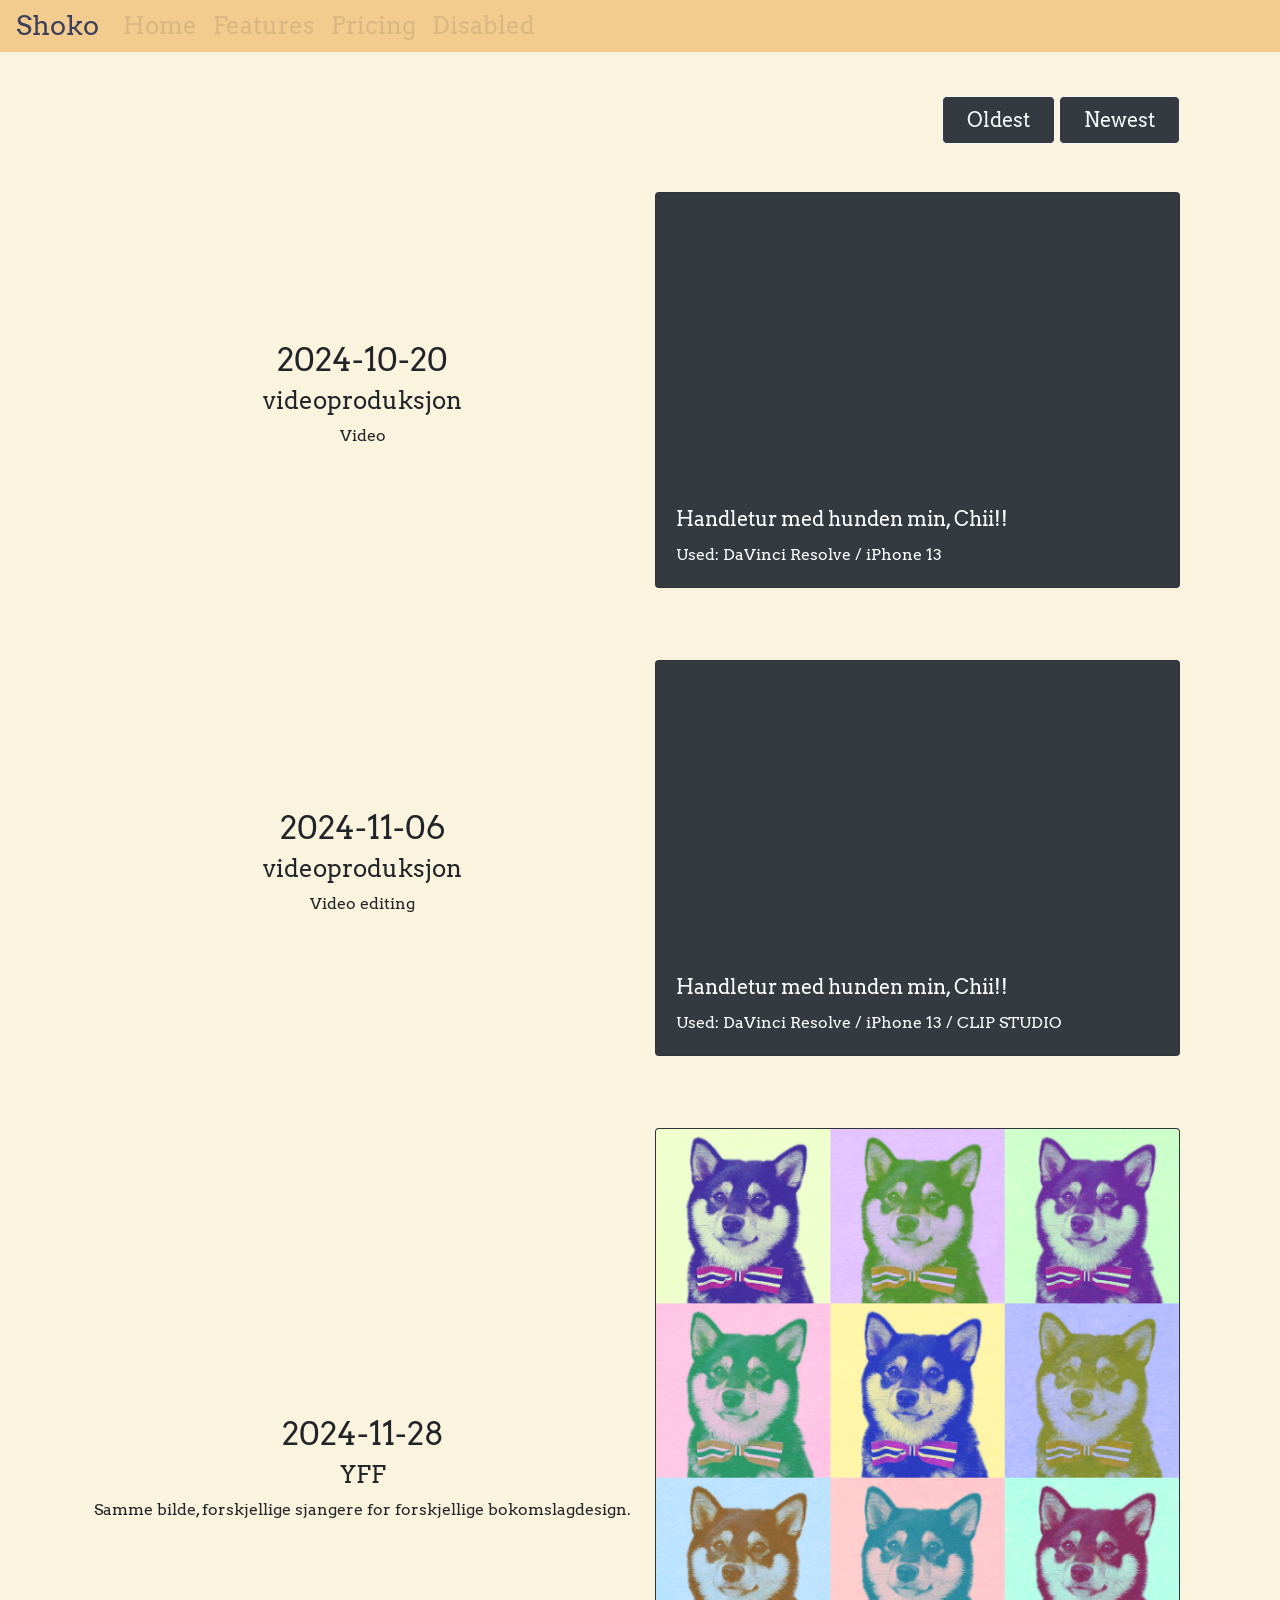
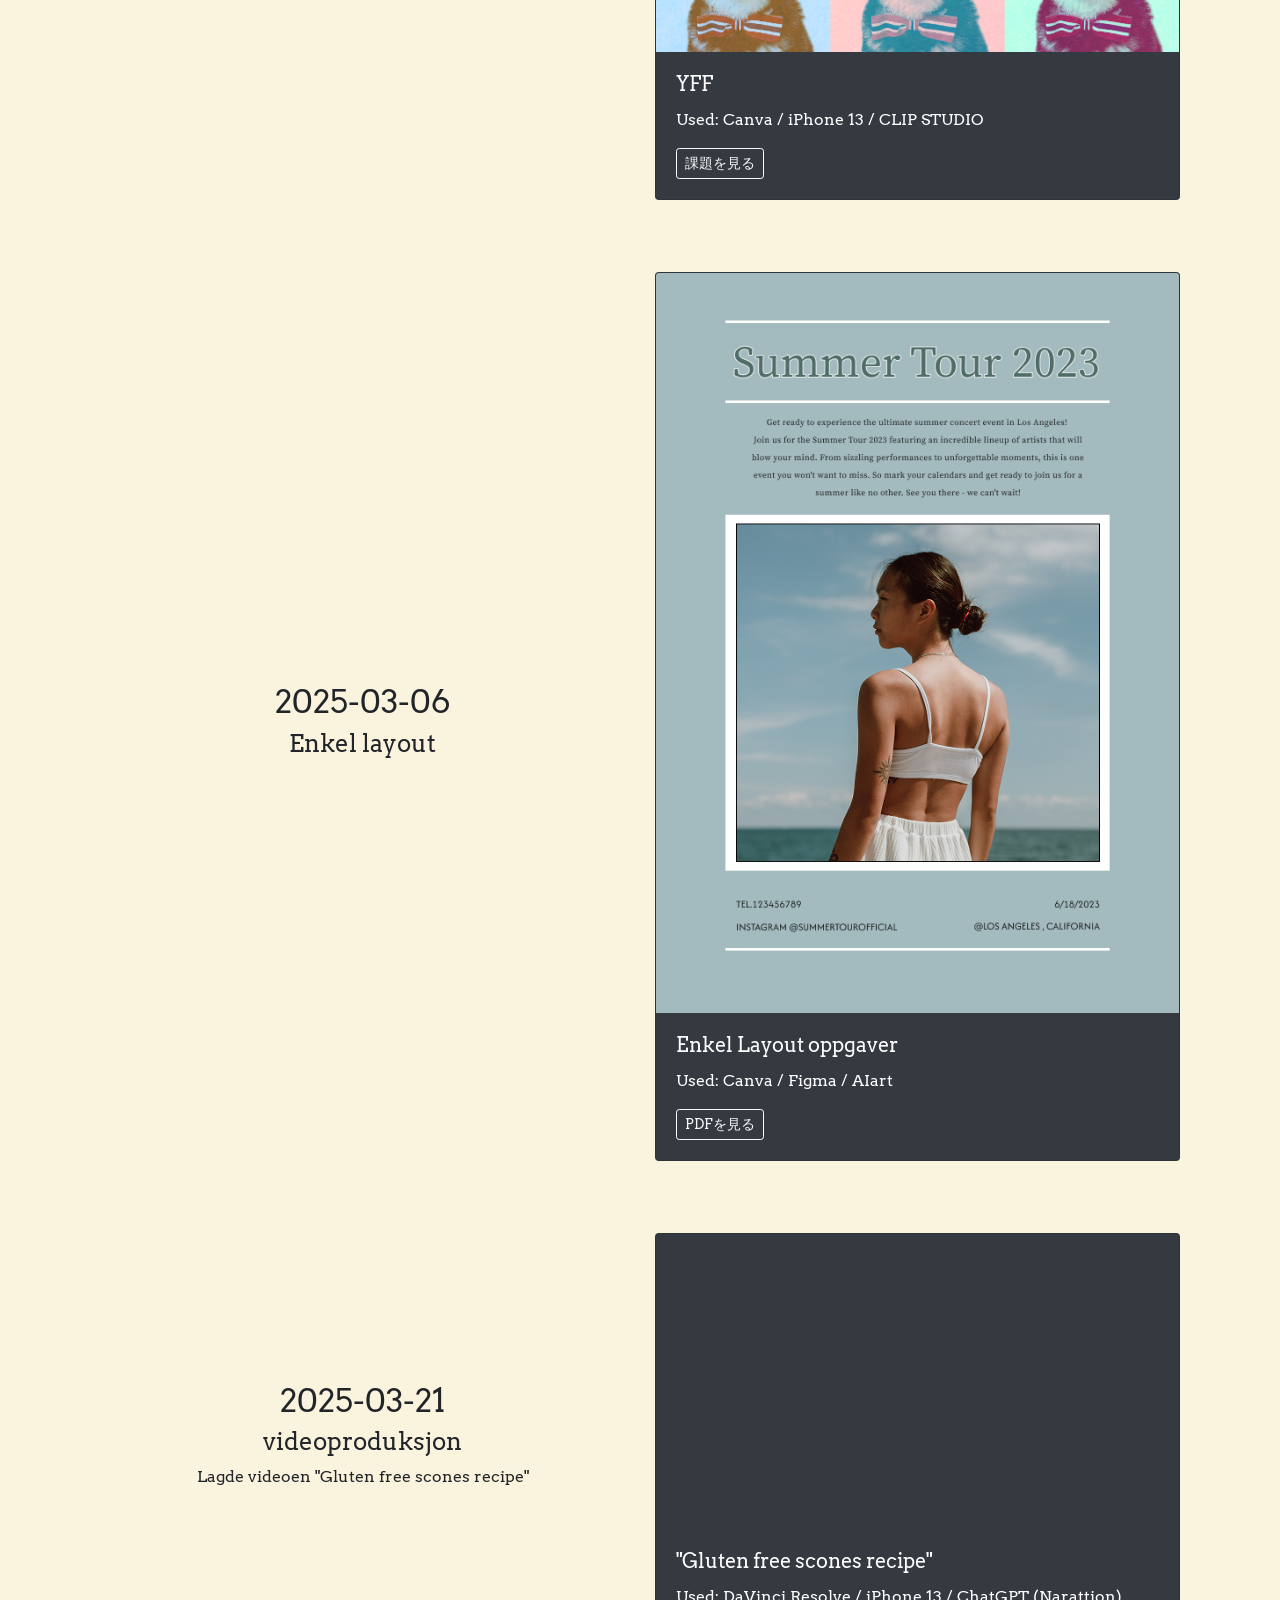
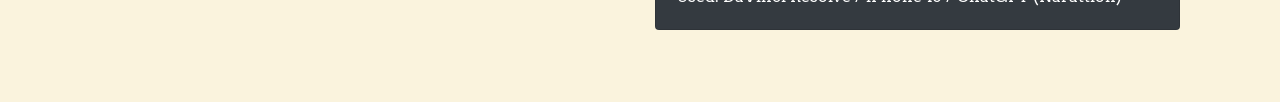
==== index.html @ da5e2c41 "fix overflow when sorting sections" ====
<!DOCTYPE html>
<html lang="en">
<head>
    <meta charset="UTF-8">
    <meta name="viewport" content="width=device-width, initial-scale=1.0">
    <link rel="stylesheet" href="https://stackpath.bootstrapcdn.com/bootstrap/4.5.0/css/bootstrap.min.css" integrity="sha384-9aIt2nRpC12Uk9gS9baDl411NQApFmC26EwAOH8WgZl5MYYxFfc+NcPb1dKGj7Sk" crossorigin="anonymous">
    <link rel="stylesheet" href="style.css">
    <link rel="preconnect" href="https://fonts.googleapis.com">
    <link rel="preconnect" href="https://fonts.gstatic.com" crossorigin>
    <link href="https://fonts.googleapis.com/css2?family=Arvo:ital,wght@0,400;0,700;1,400;1,700&family=Caveat:wght@400..700&family=Cherry+Bomb+One&family=Darumadrop+One&family=Dela+Gothic+One&family=DotGothic16&family=Hachi+Maru+Pop&family=Kaisei+Decol&family=Kaisei+Opti&family=Libre+Baskerville:ital,wght@0,400;0,700;1,400&family=Monomaniac+One&family=New+Tegomin&family=Overpass:ital,wght@0,100..900;1,100..900&family=Pixelify+Sans:wght@400..700&family=Potta+One&family=Roboto:ital,wght@0,100;0,300;0,400;0,500;0,700;0,900;1,100;1,300;1,400;1,500;1,700;1,900&family=RocknRoll+One&family=Slackside+One&family=Stick&family=Tsukimi+Rounded&family=Yomogi&family=Yuji+Boku&family=Yuji+Syuku&family=Yusei+Magic&family=Zen+Kurenaido&display=swap" rel="stylesheet">
    <title>My PF</title>
</head>
<body>
    <nav id="mainNavbar" class="navbar navbar-expand-lg navbar-dark py-0 fixed-top">
        <a class="navbar-brand" href="#">Shoko</a>
        <button class="navbar-toggler" type="button" data-toggle="collapse" data-target="#navbarNav" aria-controls="navbarNav" aria-expanded="false" aria-label="Toggle navigation">
          <span class="navbar-toggler-icon"></span>
        </button>
        <div class="collapse navbar-collapse" id="navbarNav">
          <ul class="navbar-nav">
            <li class="nav-item active">
              <a class="nav-link" href="#">Home <span class="sr-only">(current)</span></a>
            </li>
            <li class="nav-item">
              <a class="nav-link" href="#">Features</a>
            </li>
            <li class="nav-item">
              <a class="nav-link" href="#">Pricing</a>
            </li>
            <li class="nav-item">
              <a class="nav-link disabled" href="#">Disabled</a>
            </li>
          </ul>
        </div>
      </nav>

      <div id="portfolio"  class="container">

      <div class="container mt-5 pt-5">
        <div class="text-right mb-3">
          <button class="btn btn-outline-light btn-dark btn-lg px-4 me-sm-3" onclick="sortSections('asc')">Oldest</button>
          <button class="btn btn-outline-light btn-dark btn-lg px-4 me-sm-3" onclick="sortSections('desc')">Newest</button>
        </div>
        <section class="container-fluid px-0 my-5" data-date="2024-10-20">
            <div class="row align-items-center">
              <div class="col-lg-6">
                <div class="text-center d-lg-block">
                  <h2>2024-10-20</h2>
                  <h4>videoproduksjon</h4>
                  <p>Video </p>
                </div>
              </div>
              <div class="col-lg-6 ">
                <div class="card bg-dark text-white mb-4">
                  <div class="embed-responsive embed-responsive-16by9">
                    <iframe width="560" height="315" src="https://www.youtube.com/embed/yoTN6geoytE?si=mac2WoEKuF7ZG87s" title="YouTube video player" frameborder="0" allowfullscreen></iframe>
                  </div>
                  <div class="card-body">
                    <h5 class="card-title">Handletur med hunden min, Chii!!</h5>
                    <p class="card-text">Used: DaVinci Resolve / iPhone 13</p>
                  </div>
                </div>
              </div>
            </div>
          </section>

          <section class="container-fluid px-0 my-5" data-date="2024-11-06">
            <div class="row align-items-center">
              <div class="col-lg-6">
                <div class="text-center d-lg-block">
                  <h2>2024-11-06</h2>
                  <h4>videoproduksjon</h4>
                  <p>Video editing</p>
                </div>
              </div>
              <div class="col-lg-6">
                <div class="card bg-dark text-white mb-4">
                  <div class="embed-responsive embed-responsive-16by9">
                    <iframe width="560" height="315" src="https://www.youtube.com/embed/u2ohbDlZnP4?si=rVDyDfuXbFDEFl_C" title="YouTube video player" frameborder="0" allow="accelerometer; autoplay; clipboard-write; encrypted-media; gyroscope; picture-in-picture; web-share" referrerpolicy="strict-origin-when-cross-origin" allowfullscreen></iframe> 
                  </div>
                  <div class="card-body">
                    <h5 class="card-title">Handletur med hunden min, Chii!!</h5>
                    <p class="card-text">Used: DaVinci Resolve / iPhone 13 / CLIP STUDIO</p>
                  </div>
                </div>
              </div>
            </div>
          </section>

          <section class="container-fluid px-0 my-5" data-date="2024-11-28">
            <div class="row align-items-center">
              <div class="col-lg-6">
                <div class="row justify-content-center">
                    <div class="text-center d-lg-block">
                    <h2>2024-11-28</h2>
                    <h4>YFF</h4>
                    <p>Samme bilde, forskjellige sjangere
                        for forskjellige bokomslagdesign.</p>
                    </div>    
                </div>
              </div>
          
              <div class="col-lg-6">
                <div class="card bg-dark text-white mb-4">
                  <!-- ★ 動画は不要なのでembedを削除！ -->
                  <img src="./pdf/chii med washipng.png" class="card-img-top" alt="課題サムネイル">
                  <div class="card-body">
                    <h5 class="card-title">YFF</h5>
                    <p class="card-text"> Used: Canva / iPhone 13 / CLIP STUDIO</p>
                    <button class="btn btn-outline-light btn-sm" onclick="openPdfModal('pdf/YFFdesign.pdf')">課題を見る</button>


                  </div>
                </div>
          
                <!-- PDFモーダル -->
                <div class="modal fade" id="pdfModal" tabindex="-1" role="dialog" aria-labelledby="pdfModalLabel" aria-hidden="true">
                  <div class="modal-dialog modal-xl" role="document">
                    <div class="modal-content bg-dark text-white">
                      <div class="modal-header">
                        <h5 class="modal-title" id="pdfModalLabel">課題を見る</h5>
                        <button type="button" class="close text-white" data-dismiss="modal" aria-label="Close">
                          <span aria-hidden="true">&times;</span>
                        </button>
                      </div>
                      <div class="modal-body" style="height: 80vh;">
                        <iframe id="pdfViewer" src="pdf/YFFdesign.pdf" width="100%" height="100%" frameborder="0"></iframe>
                      </div>
                    </div>
                  </div>
                </div>
                <!-- /モーダル -->
              </div>
            </div>
          </section>
          
          <section class="container-fluid px-0 my-5" data-date="2025-03-06">
            <div class="row align-items-center">
              <div class="col-lg-6">
                <div class="text-center d-lg-block">
                  <h2>2025-03-06</h2>
                  <h4>Enkel layout</h4>
                  <p></p>
                </div>
              </div>
          
              <div class="col-lg-6">
                <div class="card bg-dark text-white mb-4">
                  <img src="./pdf/Untitled.png" class="card-img-top" alt="課題サムネイル">
                  <div class="card-body">
                    <h5 class="card-title">Enkel Layout oppgaver</h5>
                    <p class="card-text"> Used: Canva / Figma / AIart</p>
          
                    <!-- 🔸 モーダルを開くボタン（呼び出し先を変える） -->
                    <button class="btn btn-outline-light btn-sm" onclick="openPdfModal2('pdf/EnkelLayout.pdf')">PDFを見る</button>
                  </div>
                </div>
          
                <!-- 🔸 このセクション専用のモーダル -->
                <div class="modal fade" id="pdfModal2" tabindex="-1" role="dialog" aria-labelledby="pdfModal2Label" aria-hidden="true">
                  <div class="modal-dialog modal-xl" role="document">
                    <div class="modal-content bg-dark text-white">
                      <div class="modal-header">
                        <h5 class="modal-title" id="pdfModal2Label">Enkel Layout </h5>
                        <button type="button" class="close text-white" data-dismiss="modal" aria-label="Close">
                          <span aria-hidden="true">&times;</span>
                        </button>
                      </div>
                      <div class="modal-body" style="height: 80vh;">
                        <iframe id="pdfViewer2" src="" width="100%" height="100%" frameborder="0"></iframe>
                      </div>
                    </div>
                  </div>
                </div>
                <!-- /モーダル -->
              </div>
            </div>
          </section>
          

          <section class="container-fluid px-0 my-5" data-date="2025-03-21">
            <div class="row align-items-center">
              <div class="col-lg-6">
                <div class="text-center d-lg-block">
                  <h2>2025-03-21</h2>
                  <h4>videoproduksjon</h4>
                  <p>Lagde videoen "Gluten free scones recipe"</p>
                </div>
              </div>
              <div class="col-lg-6">
                <div class="card bg-dark text-white mb-4">
                  <div class="embed-responsive embed-responsive-16by9">
                    <iframe width="560" height="315" src="https://www.youtube.com/embed/Tc8v02e2XsA?si=ZQTgf0HM0SbNUSZz" title="YouTube video player" frameborder="0" allow="accelerometer; autoplay; clipboard-write; encrypted-media; gyroscope; picture-in-picture; web-share" referrerpolicy="strict-origin-when-cross-origin" allowfullscreen></iframe>  </div>
                  <div class="card-body">
                    <h5 class="card-title">"Gluten free scones recipe"</h5>
                    <p class="card-text">Used: DaVinci Resolve / iPhone 13 / ChatGPT (Narattion)</p>
                  </div>
                </div>
              </div>
            </div>
          </section>
        </div>  
    </div>                            
   

  
        <script src="https://code.jquery.com/jquery-3.5.1.slim.min.js" integrity="sha384-DfXdz2htPH0lsSSs5nCTpuj/zy4C+OGpamoFVy38MVBnE+IbbVYUew+OrCXaRkfj" crossorigin="anonymous"></script>
        <script src="https://cdn.jsdelivr.net/npm/popper.js@1.16.0/dist/umd/popper.min.js" integrity="sha384-Q6E9RHvbIyZFJoft+2mJbHaEWldlvI9IOYy5n3zV9zzTtmI3UksdQRVvoxMfooAo" crossorigin="anonymous"></script>
        <script src="https://stackpath.bootstrapcdn.com/bootstrap/4.5.0/js/bootstrap.min.js" integrity="sha384-OgVRvuATP1z7JjHLkuOU7Xw704+h835Lr+6QL9UvYjZE3Ipu6Tp75j7Bh/kR0JKI" crossorigin="anonymous"></script>
    
        <script>
            function sortSections(order) {
              const container = document.getElementById("portfolio");
              const sections = Array.from(container.querySelectorAll("section"));
          
              sections.sort((a, b) => {
                const dateA = new Date(a.getAttribute('data-date'));
                const dateB = new Date(b.getAttribute('data-date'));
                console.log(dateA, dateB);
                return order === 'asc' ? dateA - dateB : dateB - dateA;
              });
          
              sections.forEach(section => container.appendChild(section));
            }
          </script>
          <script>
            function openPdfModal(pdfUrl) {
              document.getElementById('pdfViewer').src = pdfUrl;
              $('#pdfModal').modal('show');
            }
          
            // 閉じた時にPDFをリセット（再読み込みされるように）
            $('#pdfModal').on('hidden.bs.modal', function () {
              document.getElementById('pdfViewer').src="pdf/YFFdesign.pdf";
            });
          </script>
          <script>
            function openPdfModal2(pdfUrl) {
              document.getElementById('pdfViewer2').src = pdfUrl;
              $('#pdfModal2').modal('show');
            }
          
            $('#pdfModal2').on('hidden.bs.modal', function () {
              document.getElementById('pdfViewer2').src = '';
            });
          </script>
          
           


</body>
</html>
---- style.css ----
body{
    background-color:#FAF3DD;
    font-family: Arvo,sans-serif;

}

#mainNavbar {
    font-size: 1.5rem;
    font-weight: 100;
    background-color: #F2CC8F;
  

}
#mainNavbar .navbar-brand {
    color: #3D405B;
    font-size: 1.7rem;
}
#mainNavbar .nav-link{
    color: rgba(150, 126, 94, 0.267);
}
#mainNavbar .nav-link:hover {
    color: #3D405B;

}
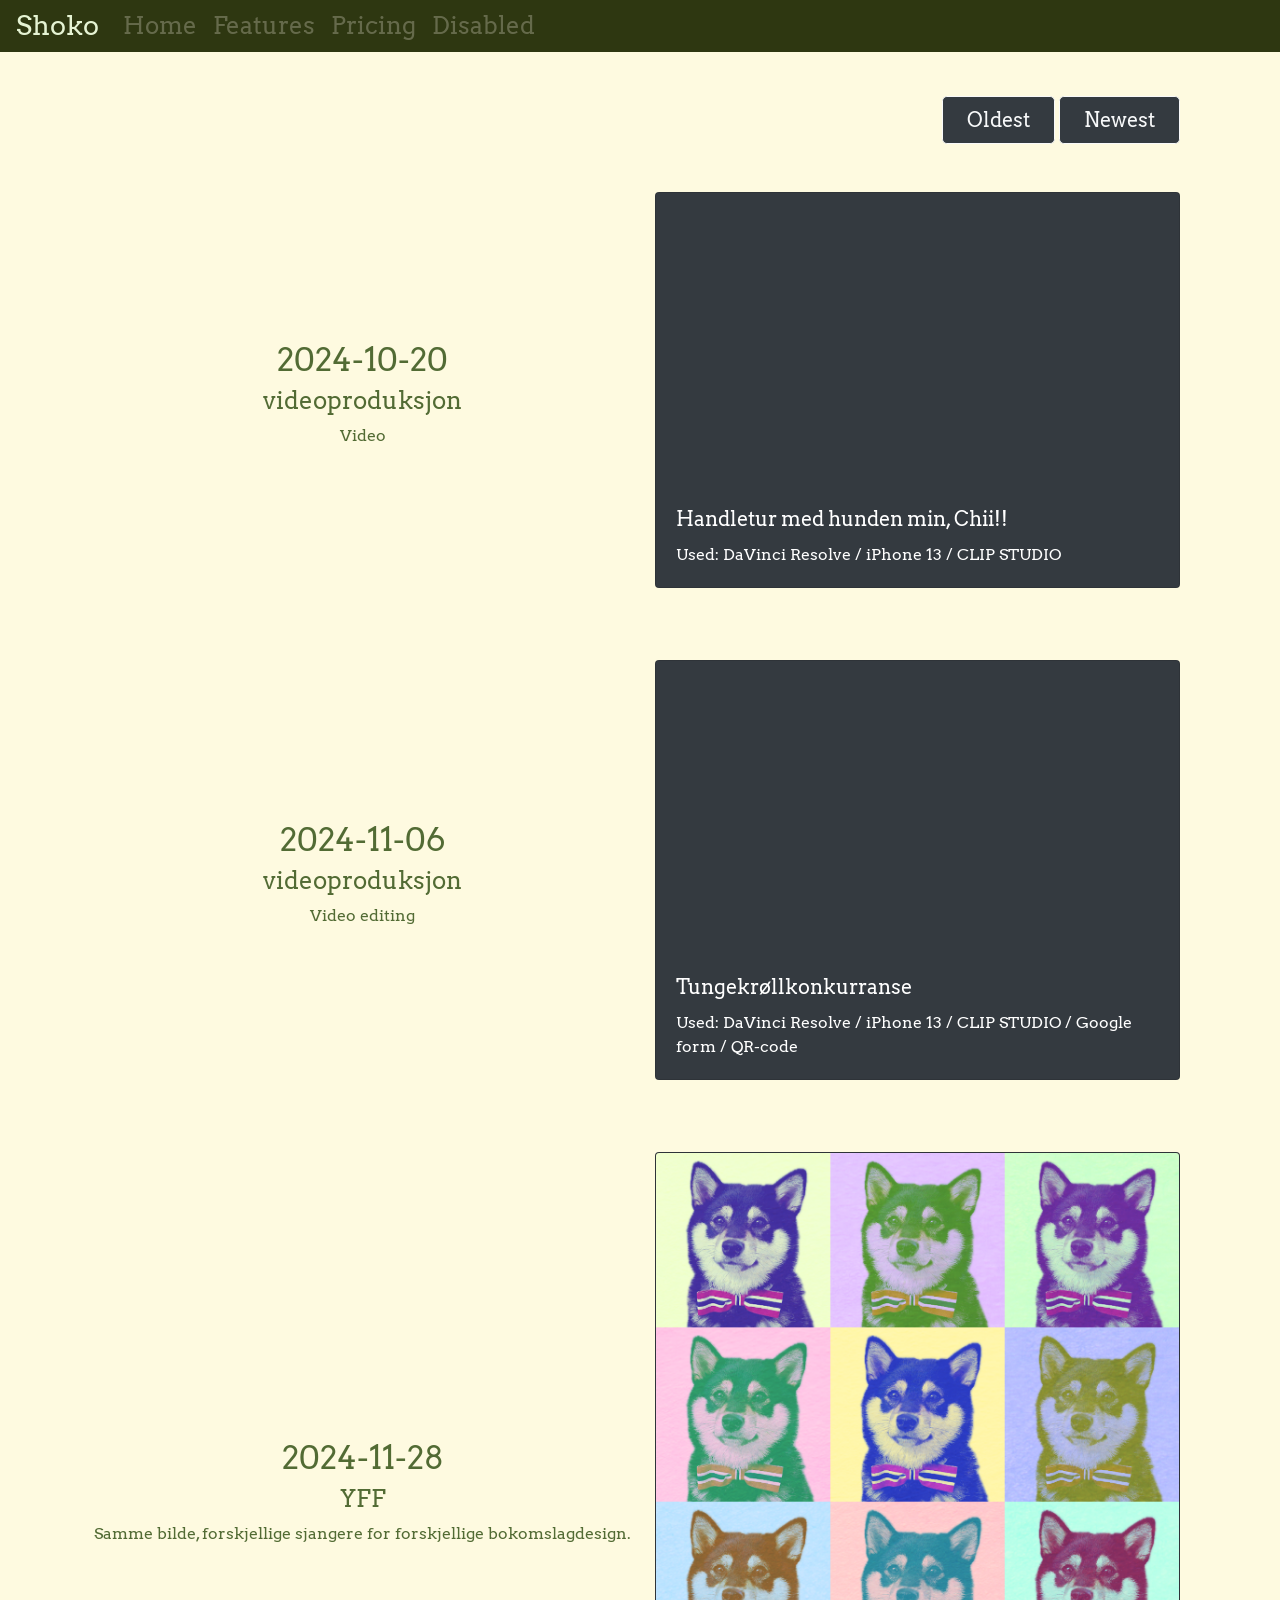
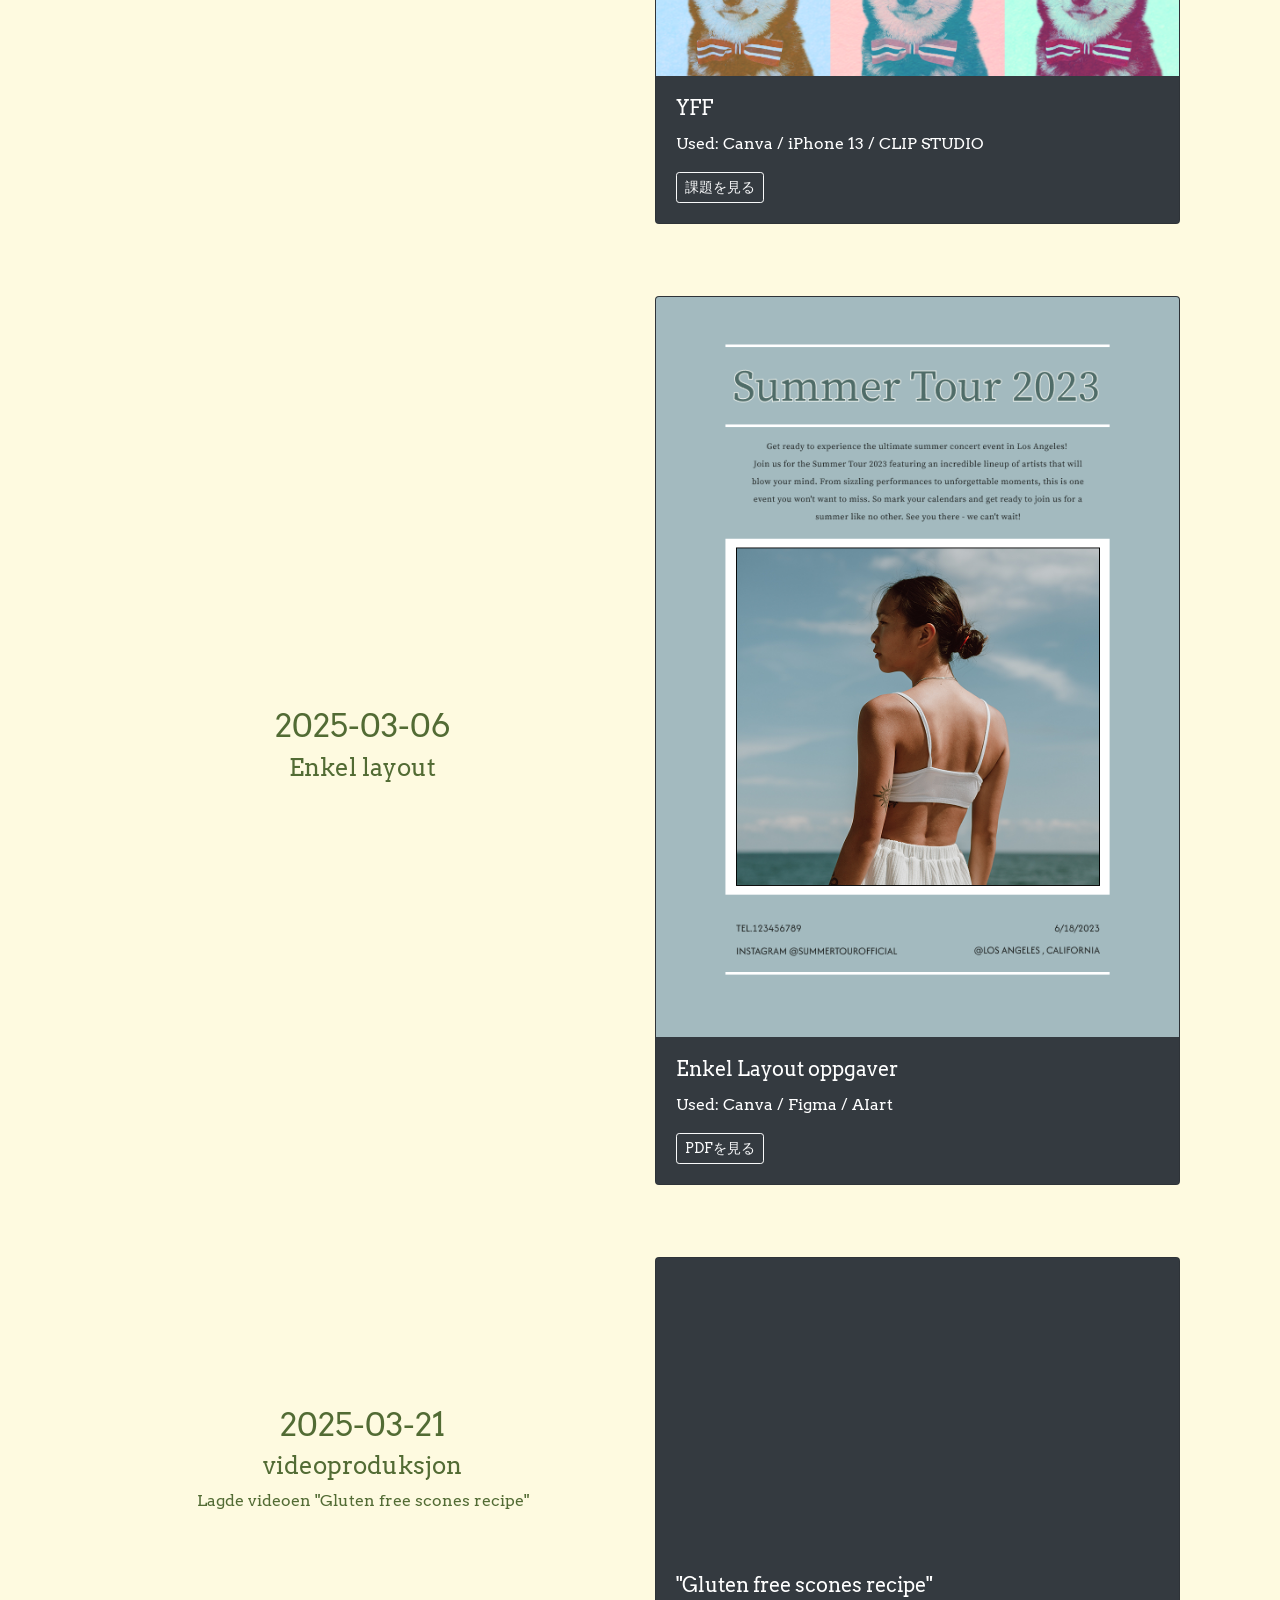
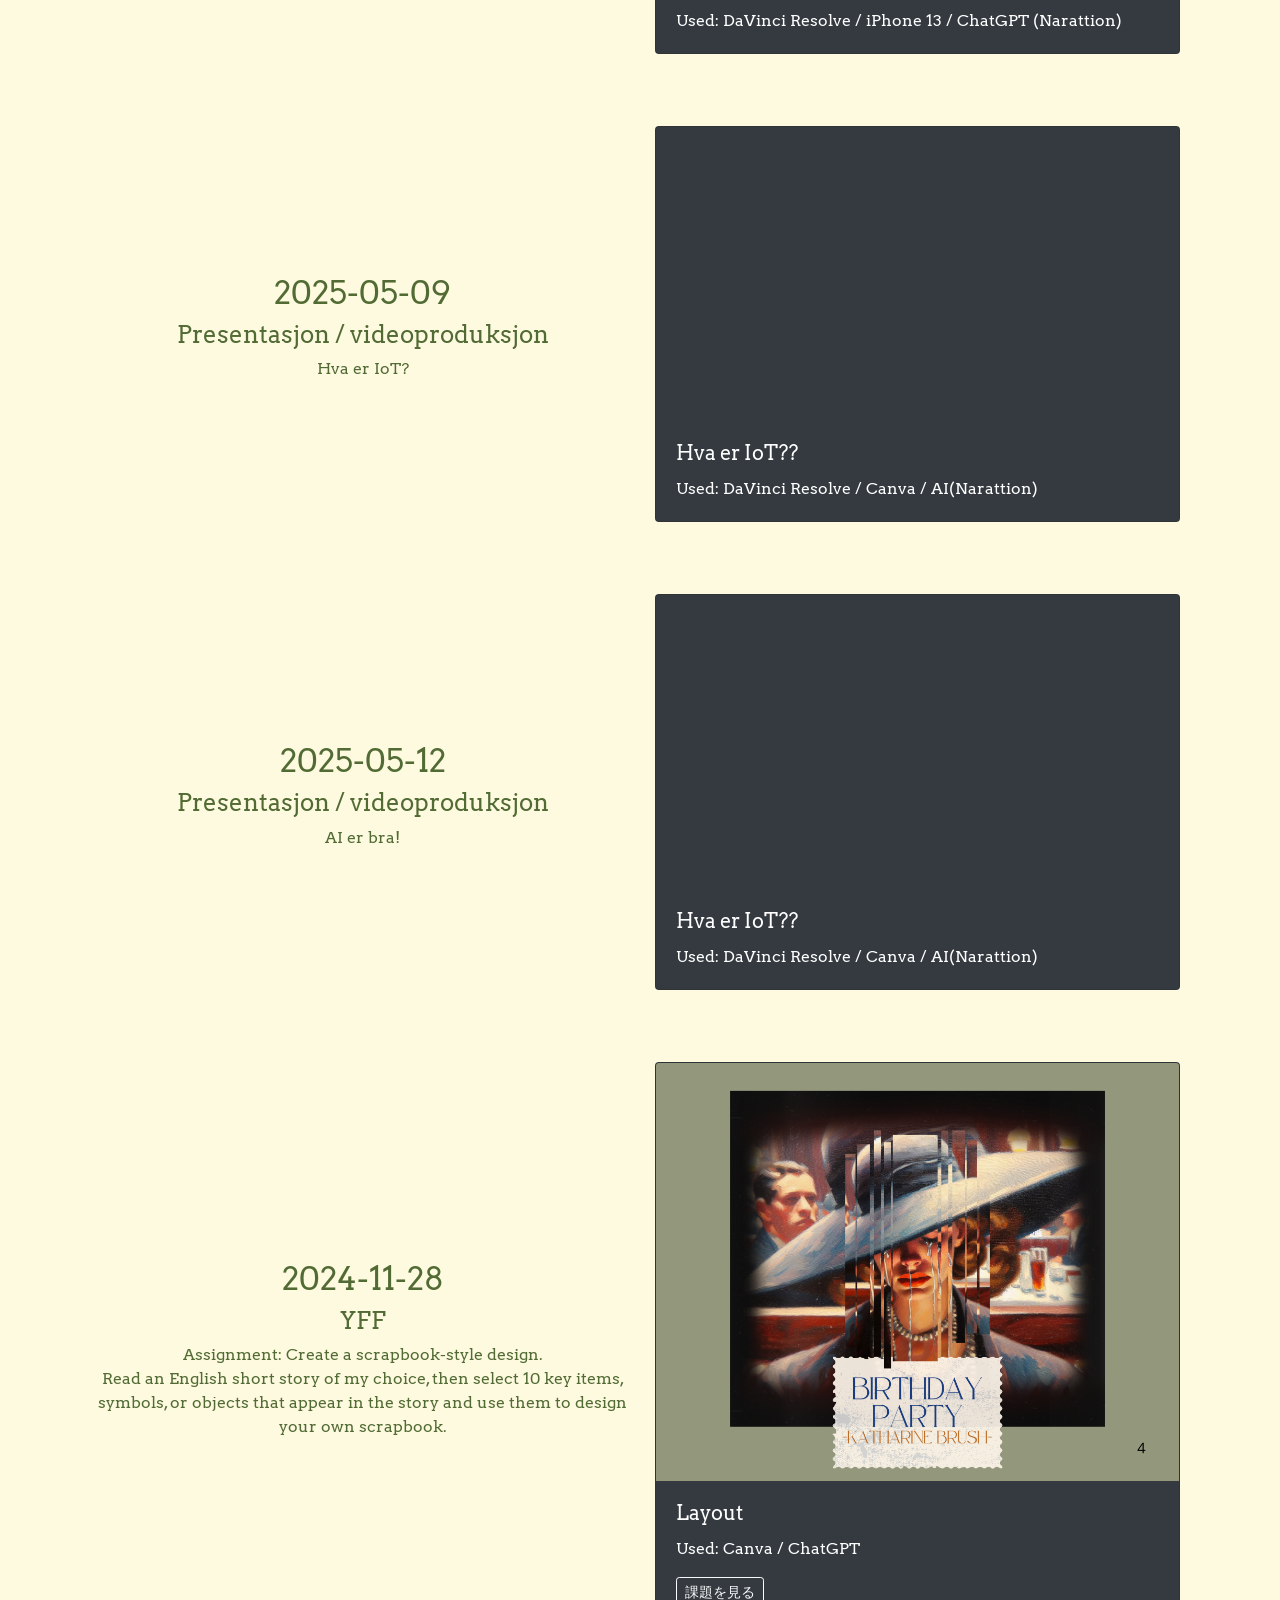
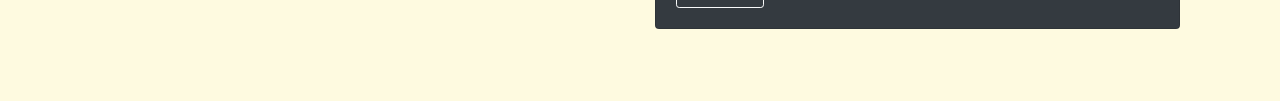
==== commit 5c1a890c: "check in old changes" ====
--- a/index.html
+++ b/index.html
@@ -1,252 +1,315 @@
-<!DOCTYPE html>
-<html lang="en">
-<head>
-    <meta charset="UTF-8">
-    <meta name="viewport" content="width=device-width, initial-scale=1.0">
-    <link rel="stylesheet" href="https://stackpath.bootstrapcdn.com/bootstrap/4.5.0/css/bootstrap.min.css" integrity="sha384-9aIt2nRpC12Uk9gS9baDl411NQApFmC26EwAOH8WgZl5MYYxFfc+NcPb1dKGj7Sk" crossorigin="anonymous">
-    <link rel="stylesheet" href="style.css">
-    <link rel="preconnect" href="https://fonts.googleapis.com">
-    <link rel="preconnect" href="https://fonts.gstatic.com" crossorigin>
-    <link href="https://fonts.googleapis.com/css2?family=Arvo:ital,wght@0,400;0,700;1,400;1,700&family=Caveat:wght@400..700&family=Cherry+Bomb+One&family=Darumadrop+One&family=Dela+Gothic+One&family=DotGothic16&family=Hachi+Maru+Pop&family=Kaisei+Decol&family=Kaisei+Opti&family=Libre+Baskerville:ital,wght@0,400;0,700;1,400&family=Monomaniac+One&family=New+Tegomin&family=Overpass:ital,wght@0,100..900;1,100..900&family=Pixelify+Sans:wght@400..700&family=Potta+One&family=Roboto:ital,wght@0,100;0,300;0,400;0,500;0,700;0,900;1,100;1,300;1,400;1,500;1,700;1,900&family=RocknRoll+One&family=Slackside+One&family=Stick&family=Tsukimi+Rounded&family=Yomogi&family=Yuji+Boku&family=Yuji+Syuku&family=Yusei+Magic&family=Zen+Kurenaido&display=swap" rel="stylesheet">
-    <title>My PF</title>
-</head>
-<body>
-    <nav id="mainNavbar" class="navbar navbar-expand-lg navbar-dark py-0 fixed-top">
-        <a class="navbar-brand" href="#">Shoko</a>
-        <button class="navbar-toggler" type="button" data-toggle="collapse" data-target="#navbarNav" aria-controls="navbarNav" aria-expanded="false" aria-label="Toggle navigation">
-          <span class="navbar-toggler-icon"></span>
-        </button>
-        <div class="collapse navbar-collapse" id="navbarNav">
-          <ul class="navbar-nav">
-            <li class="nav-item active">
-              <a class="nav-link" href="#">Home <span class="sr-only">(current)</span></a>
-            </li>
-            <li class="nav-item">
-              <a class="nav-link" href="#">Features</a>
-            </li>
-            <li class="nav-item">
-              <a class="nav-link" href="#">Pricing</a>
-            </li>
-            <li class="nav-item">
-              <a class="nav-link disabled" href="#">Disabled</a>
-            </li>
-          </ul>
-        </div>
-      </nav>
-
-      <div id="portfolio"  class="container">
-
-      <div class="container mt-5 pt-5">
-        <div class="text-right mb-3">
-          <button class="btn btn-outline-light btn-dark btn-lg px-4 me-sm-3" onclick="sortSections('asc')">Oldest</button>
-          <button class="btn btn-outline-light btn-dark btn-lg px-4 me-sm-3" onclick="sortSections('desc')">Newest</button>
-        </div>
-        <section class="container-fluid px-0 my-5" data-date="2024-10-20">
-            <div class="row align-items-center">
-              <div class="col-lg-6">
-                <div class="text-center d-lg-block">
-                  <h2>2024-10-20</h2>
-                  <h4>videoproduksjon</h4>
-                  <p>Video </p>
-                </div>
-              </div>
-              <div class="col-lg-6 ">
-                <div class="card bg-dark text-white mb-4">
-                  <div class="embed-responsive embed-responsive-16by9">
-                    <iframe width="560" height="315" src="https://www.youtube.com/embed/yoTN6geoytE?si=mac2WoEKuF7ZG87s" title="YouTube video player" frameborder="0" allowfullscreen></iframe>
-                  </div>
-                  <div class="card-body">
-                    <h5 class="card-title">Handletur med hunden min, Chii!!</h5>
-                    <p class="card-text">Used: DaVinci Resolve / iPhone 13</p>
-                  </div>
-                </div>
-              </div>
-            </div>
-          </section>
-
-          <section class="container-fluid px-0 my-5" data-date="2024-11-06">
-            <div class="row align-items-center">
-              <div class="col-lg-6">
-                <div class="text-center d-lg-block">
-                  <h2>2024-11-06</h2>
-                  <h4>videoproduksjon</h4>
-                  <p>Video editing</p>
-                </div>
-              </div>
-              <div class="col-lg-6">
-                <div class="card bg-dark text-white mb-4">
-                  <div class="embed-responsive embed-responsive-16by9">
-                    <iframe width="560" height="315" src="https://www.youtube.com/embed/u2ohbDlZnP4?si=rVDyDfuXbFDEFl_C" title="YouTube video player" frameborder="0" allow="accelerometer; autoplay; clipboard-write; encrypted-media; gyroscope; picture-in-picture; web-share" referrerpolicy="strict-origin-when-cross-origin" allowfullscreen></iframe> 
-                  </div>
-                  <div class="card-body">
-                    <h5 class="card-title">Handletur med hunden min, Chii!!</h5>
-                    <p class="card-text">Used: DaVinci Resolve / iPhone 13 / CLIP STUDIO</p>
-                  </div>
-                </div>
-              </div>
-            </div>
-          </section>
-
-          <section class="container-fluid px-0 my-5" data-date="2024-11-28">
-            <div class="row align-items-center">
-              <div class="col-lg-6">
-                <div class="row justify-content-center">
-                    <div class="text-center d-lg-block">
-                    <h2>2024-11-28</h2>
-                    <h4>YFF</h4>
-                    <p>Samme bilde, forskjellige sjangere
-                        for forskjellige bokomslagdesign.</p>
-                    </div>    
-                </div>
-              </div>
-          
-              <div class="col-lg-6">
-                <div class="card bg-dark text-white mb-4">
-                  <!-- ★ 動画は不要なのでembedを削除！ -->
-                  <img src="./pdf/chii med washipng.png" class="card-img-top" alt="課題サムネイル">
-                  <div class="card-body">
-                    <h5 class="card-title">YFF</h5>
-                    <p class="card-text"> Used: Canva / iPhone 13 / CLIP STUDIO</p>
-                    <button class="btn btn-outline-light btn-sm" onclick="openPdfModal('pdf/YFFdesign.pdf')">課題を見る</button>
-
-
-                  </div>
-                </div>
-          
-                <!-- PDFモーダル -->
-                <div class="modal fade" id="pdfModal" tabindex="-1" role="dialog" aria-labelledby="pdfModalLabel" aria-hidden="true">
-                  <div class="modal-dialog modal-xl" role="document">
-                    <div class="modal-content bg-dark text-white">
-                      <div class="modal-header">
-                        <h5 class="modal-title" id="pdfModalLabel">課題を見る</h5>
-                        <button type="button" class="close text-white" data-dismiss="modal" aria-label="Close">
-                          <span aria-hidden="true">&times;</span>
-                        </button>
-                      </div>
-                      <div class="modal-body" style="height: 80vh;">
-                        <iframe id="pdfViewer" src="pdf/YFFdesign.pdf" width="100%" height="100%" frameborder="0"></iframe>
-                      </div>
-                    </div>
-                  </div>
-                </div>
-                <!-- /モーダル -->
-              </div>
-            </div>
-          </section>
-          
-          <section class="container-fluid px-0 my-5" data-date="2025-03-06">
-            <div class="row align-items-center">
-              <div class="col-lg-6">
-                <div class="text-center d-lg-block">
-                  <h2>2025-03-06</h2>
-                  <h4>Enkel layout</h4>
-                  <p></p>
-                </div>
-              </div>
-          
-              <div class="col-lg-6">
-                <div class="card bg-dark text-white mb-4">
-                  <img src="./pdf/Untitled.png" class="card-img-top" alt="課題サムネイル">
-                  <div class="card-body">
-                    <h5 class="card-title">Enkel Layout oppgaver</h5>
-                    <p class="card-text"> Used: Canva / Figma / AIart</p>
-          
-                    <!-- 🔸 モーダルを開くボタン（呼び出し先を変える） -->
-                    <button class="btn btn-outline-light btn-sm" onclick="openPdfModal2('pdf/EnkelLayout.pdf')">PDFを見る</button>
-                  </div>
-                </div>
-          
-                <!-- 🔸 このセクション専用のモーダル -->
-                <div class="modal fade" id="pdfModal2" tabindex="-1" role="dialog" aria-labelledby="pdfModal2Label" aria-hidden="true">
-                  <div class="modal-dialog modal-xl" role="document">
-                    <div class="modal-content bg-dark text-white">
-                      <div class="modal-header">
-                        <h5 class="modal-title" id="pdfModal2Label">Enkel Layout </h5>
-                        <button type="button" class="close text-white" data-dismiss="modal" aria-label="Close">
-                          <span aria-hidden="true">&times;</span>
-                        </button>
-                      </div>
-                      <div class="modal-body" style="height: 80vh;">
-                        <iframe id="pdfViewer2" src="" width="100%" height="100%" frameborder="0"></iframe>
-                      </div>
-                    </div>
-                  </div>
-                </div>
-                <!-- /モーダル -->
-              </div>
-            </div>
-          </section>
-          
-
-          <section class="container-fluid px-0 my-5" data-date="2025-03-21">
-            <div class="row align-items-center">
-              <div class="col-lg-6">
-                <div class="text-center d-lg-block">
-                  <h2>2025-03-21</h2>
-                  <h4>videoproduksjon</h4>
-                  <p>Lagde videoen "Gluten free scones recipe"</p>
-                </div>
-              </div>
-              <div class="col-lg-6">
-                <div class="card bg-dark text-white mb-4">
-                  <div class="embed-responsive embed-responsive-16by9">
-                    <iframe width="560" height="315" src="https://www.youtube.com/embed/Tc8v02e2XsA?si=ZQTgf0HM0SbNUSZz" title="YouTube video player" frameborder="0" allow="accelerometer; autoplay; clipboard-write; encrypted-media; gyroscope; picture-in-picture; web-share" referrerpolicy="strict-origin-when-cross-origin" allowfullscreen></iframe>  </div>
-                  <div class="card-body">
-                    <h5 class="card-title">"Gluten free scones recipe"</h5>
-                    <p class="card-text">Used: DaVinci Resolve / iPhone 13 / ChatGPT (Narattion)</p>
-                  </div>
-                </div>
-              </div>
-            </div>
-          </section>
-        </div>  
-    </div>                            
-   
-
-  
-        <script src="https://code.jquery.com/jquery-3.5.1.slim.min.js" integrity="sha384-DfXdz2htPH0lsSSs5nCTpuj/zy4C+OGpamoFVy38MVBnE+IbbVYUew+OrCXaRkfj" crossorigin="anonymous"></script>
-        <script src="https://cdn.jsdelivr.net/npm/popper.js@1.16.0/dist/umd/popper.min.js" integrity="sha384-Q6E9RHvbIyZFJoft+2mJbHaEWldlvI9IOYy5n3zV9zzTtmI3UksdQRVvoxMfooAo" crossorigin="anonymous"></script>
-        <script src="https://stackpath.bootstrapcdn.com/bootstrap/4.5.0/js/bootstrap.min.js" integrity="sha384-OgVRvuATP1z7JjHLkuOU7Xw704+h835Lr+6QL9UvYjZE3Ipu6Tp75j7Bh/kR0JKI" crossorigin="anonymous"></script>
-    
-        <script>
-            function sortSections(order) {
-              const container = document.getElementById("portfolio");
-              const sections = Array.from(container.querySelectorAll("section"));
-          
-              sections.sort((a, b) => {
-                const dateA = new Date(a.getAttribute('data-date'));
-                const dateB = new Date(b.getAttribute('data-date'));
-                console.log(dateA, dateB);
-                return order === 'asc' ? dateA - dateB : dateB - dateA;
-              });
-          
-              sections.forEach(section => container.appendChild(section));
-            }
-          </script>
-          <script>
-            function openPdfModal(pdfUrl) {
-              document.getElementById('pdfViewer').src = pdfUrl;
-              $('#pdfModal').modal('show');
-            }
-          
-            // 閉じた時にPDFをリセット（再読み込みされるように）
-            $('#pdfModal').on('hidden.bs.modal', function () {
-              document.getElementById('pdfViewer').src="pdf/YFFdesign.pdf";
-            });
-          </script>
-          <script>
-            function openPdfModal2(pdfUrl) {
-              document.getElementById('pdfViewer2').src = pdfUrl;
-              $('#pdfModal2').modal('show');
-            }
-          
-            $('#pdfModal2').on('hidden.bs.modal', function () {
-              document.getElementById('pdfViewer2').src = '';
-            });
-          </script>
-          
-           
-
-
-</body>
+<!DOCTYPE html>
+<html lang="en">
+<head>
+    <meta charset="UTF-8">
+    <meta name="viewport" content="width=device-width, initial-scale=1.0">
+    <link rel="stylesheet" href="https://stackpath.bootstrapcdn.com/bootstrap/4.5.0/css/bootstrap.min.css" integrity="sha384-9aIt2nRpC12Uk9gS9baDl411NQApFmC26EwAOH8WgZl5MYYxFfc+NcPb1dKGj7Sk" crossorigin="anonymous">
+    <link rel="stylesheet" href="style.css">
+    <link rel="preconnect" href="https://fonts.googleapis.com">
+    <link rel="preconnect" href="https://fonts.gstatic.com" crossorigin>
+    <link href="https://fonts.googleapis.com/css2?family=Arvo:ital,wght@0,400;0,700;1,400;1,700&family=Caveat:wght@400..700&family=Cherry+Bomb+One&family=Darumadrop+One&family=Dela+Gothic+One&family=DotGothic16&family=Hachi+Maru+Pop&family=Kaisei+Decol&family=Kaisei+Opti&family=Libre+Baskerville:ital,wght@0,400;0,700;1,400&family=Monomaniac+One&family=New+Tegomin&family=Overpass:ital,wght@0,100..900;1,100..900&family=Pixelify+Sans:wght@400..700&family=Potta+One&family=Roboto:ital,wght@0,100;0,300;0,400;0,500;0,700;0,900;1,100;1,300;1,400;1,500;1,700;1,900&family=RocknRoll+One&family=Slackside+One&family=Stick&family=Tsukimi+Rounded&family=Yomogi&family=Yuji+Boku&family=Yuji+Syuku&family=Yusei+Magic&family=Zen+Kurenaido&display=swap" rel="stylesheet">
+    <title>My PF</title>
+</head>
+<body>
+    <nav id="mainNavbar" class="navbar navbar-expand-lg navbar-dark py-0 fixed-top">
+        <a class="navbar-brand" href="#">Shoko</a>
+        <button class="navbar-toggler" type="button" data-toggle="collapse" data-target="#navbarNav" aria-controls="navbarNav" aria-expanded="false" aria-label="Toggle navigation">
+          <span class="navbar-toggler-icon"></span>
+        </button>
+        <div class="collapse navbar-collapse" id="navbarNav">
+          <ul class="navbar-nav">
+            <li class="nav-item active">
+              <a class="nav-link" href="#">Home <span class="sr-only">(current)</span></a>
+            </li>
+            <li class="nav-item">
+              <a class="nav-link" href="#">Features</a>
+            </li>
+            <li class="nav-item">
+              <a class="nav-link" href="#">Pricing</a>
+            </li>
+            <li class="nav-item">
+              <a class="nav-link disabled" href="#">Disabled</a>
+            </li>
+          </ul>
+        </div>
+      </nav>
+
+      <div id="portfolio"  class="container">
+
+      <div class="container mt-5 pt-5">
+        <div class="text-right mb-3">
+          <button class="btn btn-outline-light btn-dark btn-lg px-4 me-sm-3" onclick="sortSections('asc')">Oldest</button>
+          <button class="btn btn-outline-light btn-dark btn-lg px-4 me-sm-3" onclick="sortSections('desc')">Newest</button>
+        </div>
+        <section class="container-fluid px-0 my-5" data-date="2024-10-20">
+            <div class="row align-items-center">
+              <div class="col-lg-6">
+                <div class="text-center d-lg-block">
+                  <h2>2024-10-20</h2>
+                  <h4>videoproduksjon</h4>
+                  <p>Video </p>
+                </div>
+              </div>
+              <div class="col-lg-6 ">
+                <div class="card bg-dark text-white mb-4">
+                  <div class="embed-responsive embed-responsive-16by9">
+                    <iframe width="560" height="315" src="https://www.youtube.com/embed/yoTN6geoytE?si=mac2WoEKuF7ZG87s" title="YouTube video player" frameborder="0" allowfullscreen></iframe>
+                  </div>
+                  <div class="card-body">
+                    <h5 class="card-title">Handletur med hunden min, Chii!!</h5>
+                    <p class="card-text">Used: DaVinci Resolve / iPhone 13 / CLIP STUDIO</p>
+                  </div>
+                </div>
+              </div>
+            </div>
+          </section>
+
+          <section class="container-fluid px-0 my-5" data-date="2024-11-06">
+            <div class="row align-items-center">
+              <div class="col-lg-6">
+                <div class="text-center d-lg-block">
+                  <h2>2024-11-06</h2>
+                  <h4>videoproduksjon</h4>
+                  <p>Video editing</p>
+                </div>
+              </div>
+              <div class="col-lg-6">
+                <div class="card bg-dark text-white mb-4">
+                  <div class="embed-responsive embed-responsive-16by9">
+                    <iframe width="560" height="315" src="https://www.youtube.com/embed/u2ohbDlZnP4?si=rVDyDfuXbFDEFl_C" title="YouTube video player" frameborder="0" allow="accelerometer; autoplay; clipboard-write; encrypted-media; gyroscope; picture-in-picture; web-share" referrerpolicy="strict-origin-when-cross-origin" allowfullscreen></iframe> 
+                  </div>
+                  <div class="card-body">
+                    <h5 class="card-title">Tungekrøllkonkurranse </h5>
+                    <p class="card-text">Used: DaVinci Resolve / iPhone 13 / CLIP STUDIO / Google form / QR-code</p>
+                  </div>
+                </div>
+              </div>
+            </div>
+          </section>
+
+          <section class="container-fluid px-0 my-5" data-date="2024-11-28">
+            <div class="row align-items-center">
+              <div class="col-lg-6">
+                <div class="row justify-content-center">
+                    <div class="text-center d-lg-block">
+                    <h2>2024-11-28</h2>
+                    <h4>YFF</h4>
+                    <p>Samme bilde, forskjellige sjangere
+                        for forskjellige bokomslagdesign.</p>
+                    </div>    
+                </div>
+              </div>
+          
+              <div class="col-lg-6">
+                <div class="card bg-dark text-white mb-4">
+                  <!-- ★ 動画は不要なのでembedを削除！ -->
+                  <img src="./pdf/chii med washipng.png" class="card-img-top" alt="課題サムネイル">
+                  <div class="card-body">
+                    <h5 class="card-title">YFF</h5>
+                    <p class="card-text"> Used: Canva / iPhone 13 / CLIP STUDIO</p>
+                    <button class="btn btn-outline-light btn-sm" onclick="openPdfModal('pdf/YFFdesign.pdf')">課題を見る</button>
+
+
+                  </div>
+                </div>
+          
+                <!-- PDFモーダル -->
+                <div class="modal fade" id="pdfModal" tabindex="-1" role="dialog" aria-labelledby="pdfModalLabel" aria-hidden="true">
+                  <div class="modal-dialog modal-xl" role="document">
+                    <div class="modal-content bg-dark text-white">
+                      <div class="modal-header">
+                        <h5 class="modal-title" id="pdfModalLabel">課題を見る</h5>
+                        <button type="button" class="close text-white" data-dismiss="modal" aria-label="Close">
+                          <span aria-hidden="true">&times;</span>
+                        </button>
+                      </div>
+                      <div class="modal-body" style="height: 80vh;">
+                        <iframe id="pdfViewer" src="pdf/YFFdesign.pdf" width="100%" height="100%" frameborder="0"></iframe>
+                      </div>
+                    </div>
+                  </div>
+                </div>
+                <!-- /モーダル -->
+              </div>
+            </div>
+          </section>
+          
+          <section class="container-fluid px-0 my-5" data-date="2025-03-06">
+            <div class="row align-items-center">
+              <div class="col-lg-6">
+                <div class="text-center d-lg-block">
+                  <h2>2025-03-06</h2>
+                  <h4>Enkel layout</h4>
+                  <p></p>
+                </div>
+              </div>
+          
+              <div class="col-lg-6">
+                <div class="card bg-dark text-white mb-4">
+                  <img src="./pdf/Untitled.png" class="card-img-top" alt="課題サムネイル">
+                  <div class="card-body">
+                    <h5 class="card-title">Enkel Layout oppgaver</h5>
+                    <p class="card-text"> Used: Canva / Figma / AIart</p>
+          
+                    <!-- 🔸 モーダルを開くボタン（呼び出し先を変える） -->
+                    <button class="btn btn-outline-light btn-sm" onclick="openPdfModal2('pdf/EnkelLayout.pdf')">PDFを見る</button>
+                  </div>
+                </div>
+          
+                <!-- 🔸 このセクション専用のモーダル -->
+                <div class="modal fade" id="pdfModal2" tabindex="-1" role="dialog" aria-labelledby="pdfModal2Label" aria-hidden="true">
+                  <div class="modal-dialog modal-xl" role="document">
+                    <div class="modal-content bg-dark text-white">
+                      <div class="modal-header">
+                        <h5 class="modal-title" id="pdfModal2Label">Enkel Layout </h5>
+                        <button type="button" class="close text-white" data-dismiss="modal" aria-label="Close">
+                          <span aria-hidden="true">&times;</span>
+                        </button>
+                      </div>
+                      <div class="modal-body" style="height: 80vh;">
+                        <iframe id="pdfViewer2" src="" width="100%" height="100%" frameborder="0"></iframe>
+                      </div>
+                    </div>
+                  </div>
+                </div>
+                <!-- /モーダル -->
+              </div>
+            </div>
+          </section>
+          
+
+          <section class="container-fluid px-0 my-5" data-date="2025-03-21">
+            <div class="row align-items-center">
+              <div class="col-lg-6">
+                <div class="text-center d-lg-block">
+                  <h2>2025-03-21</h2>
+                  <h4>videoproduksjon</h4>
+                  <p>Lagde videoen "Gluten free scones recipe"</p>
+                </div>
+              </div>
+              <div class="col-lg-6">
+                <div class="card bg-dark text-white mb-4">
+                  <div class="embed-responsive embed-responsive-16by9">
+                    <iframe width="560" height="315" src="https://www.youtube.com/embed/Tc8v02e2XsA?si=ZQTgf0HM0SbNUSZz" title="YouTube video player" frameborder="0" allow="accelerometer; autoplay; clipboard-write; encrypted-media; gyroscope; picture-in-picture; web-share" referrerpolicy="strict-origin-when-cross-origin" allowfullscreen></iframe>  </div>
+                  <div class="card-body">
+                    <h5 class="card-title">"Gluten free scones recipe"</h5>
+                    <p class="card-text">Used: DaVinci Resolve / iPhone 13 / ChatGPT (Narattion)</p>
+                  </div>
+                </div>
+              </div>
+            </div>
+          </section>
+
+          <section class="container-fluid px-0 my-5" data-date="2024-10-20">
+            <div class="row align-items-center">
+              <div class="col-lg-6">
+                <div class="text-center d-lg-block">
+                  <h2>2025-05-09</h2>
+                  <h4>Presentasjon / videoproduksjon</h4>
+                  <p>Hva er IoT? </p>
+                </div>
+              </div>
+              <div class="col-lg-6 ">
+                <div class="card bg-dark text-white mb-4">
+                  <div class="embed-responsive embed-responsive-16by9">
+                    <iframe width="560" height="315" src="https://www.youtube.com/embed/ZpxwShmlC9U" title="YouTube video player" frameborder="0" allowfullscreen></iframe>
+                  </div>
+                  <div class="card-body">
+                    <h5 class="card-title">Hva er IoT??</h5>
+                    <p class="card-text">Used: DaVinci Resolve / Canva / AI(Narattion)</p>
+                  </div>
+                </div>
+              </div>
+            </div>
+          </section>
+<!-- ＃動画 -->
+          <section class="container-fluid px-0 my-5" data-date="2024-10-20">
+            <div class="row align-items-center">
+              <div class="col-lg-6">
+                <div class="text-center d-lg-block">
+                  <h2>2025-05-12</h2>
+                  <h4>Presentasjon / videoproduksjon</h4>
+                  <p>AI er bra! </p>
+                </div>
+              </div>
+              <div class="col-lg-6 ">
+                <div class="card bg-dark text-white mb-4">
+                  <div class="embed-responsive embed-responsive-16by9">
+                    <iframe width="560" height="315" src="https://www.youtube.com/embed/Vm9Ck1Fquw4" title="YouTube video player" frameborder="0" allowfullscreen></iframe>
+                  </div>
+                  <div class="card-body">
+                    <h5 class="card-title">Hva er IoT??</h5>
+                    <p class="card-text">Used: DaVinci Resolve / Canva / AI(Narattion)</p>
+                  </div>
+                </div>
+              </div>
+            </div>
+          </section>
+
+<!-- pdf -->
+<!-- 🎂 Birthday Party scrapbook セクション -->
+<section class="container-fluid px-0 my-5" data-date="2024-11-28">
+  <div class="row align-items-center">
+    <div class="col-lg-6">
+      <div class="row justify-content-center">
+        <div class="text-center d-lg-block">
+          <h2>2024-11-28</h2>
+          <h4>YFF</h4>
+          <p>
+            Assignment: Create a scrapbook-style design. <br>
+            Read an English short story of my choice, then select 10 key items, symbols, or objects 
+            that appear in the story and use them to design your own scrapbook.
+          </p>
+        </div>
+      </div>
+    </div>
+
+    <div class="col-lg-6">
+      <div class="card bg-dark text-white mb-4">
+        <img src="./pdf/4.png" class="card-img-top" alt="課題サムネイル">
+        <div class="card-body">
+          <h5 class="card-title">Layout</h5>
+          <p class="card-text">Used: Canva / ChatGPT</p>
+
+          <!-- ✅ data-target のIDもユニークに -->
+          <button class="btn btn-outline-light btn-sm" data-toggle="modal" data-target="#pdfModalBirthday">
+            課題を見る
+          </button>
+        </div>
+      </div>
+
+      <!-- ✅ モーダルのIDもユニークに変更 -->
+      <div class="modal fade" id="pdfModalBirthday" tabindex="-1" role="dialog" aria-labelledby="pdfModalBirthdayLabel" aria-hidden="true">
+        <div class="modal-dialog modal-xl" role="document">
+          <div class="modal-content bg-dark text-white">
+            <div class="modal-header">
+              <h5 class="modal-title" id="pdfModalBirthdayLabel">Se på oppgaven</h5>
+              <button type="button" class="close text-white" data-dismiss="modal" aria-label="Close">
+                <span aria-hidden="true">&times;</span>
+              </button>
+            </div>
+            <div class="modal-body" style="height: 80vh;">
+              <iframe id="pdfViewerBirthday" src="./pdf/Birthdaypartyscrapbook.pdf" width="100%" height="100%" frameborder="0"></iframe>
+            </div>
+          </div>
+        </div>
+      </div>
+      <!-- /モーダル -->
+    </div>
+  </div>
+</section>
+
+          
+        </div>  
+    </div>                            
+   
+
+  
+        <script src="https://code.jquery.com/jquery-3.5.1.slim.min.js" integrity="sha384-DfXdz2htPH0lsSSs5nCTpuj/zy4C+OGpamoFVy38MVBnE+IbbVYUew+OrCXaRkfj" crossorigin="anonymous"></script>
+        <script src="https://cdn.jsdelivr.net/npm/popper.js@1.16.0/dist/umd/popper.min.js" integrity="sha384-Q6E9RHvbIyZFJoft+2mJbHaEWldlvI9IOYy5n3zV9zzTtmI3UksdQRVvoxMfooAo" crossorigin="anonymous"></script>
+        <script src="https://stackpath.bootstrapcdn.com/bootstrap/4.5.0/js/bootstrap.min.js" integrity="sha384-OgVRvuATP1z7JjHLkuOU7Xw704+h835Lr+6QL9UvYjZE3Ipu6Tp75j7Bh/kR0JKI" crossorigin="anonymous"></script>
+    
+
+<script src="app.js"></script>
+</body>
 </html>
--- a/style.css
+++ b/style.css
@@ -1,24 +1,25 @@
-body{
-    background-color:#FAF3DD;
-    font-family: Arvo,sans-serif;
-
-}
-
-#mainNavbar {
-    font-size: 1.5rem;
-    font-weight: 100;
-    background-color: #F2CC8F;
-  
-
-}
-#mainNavbar .navbar-brand {
-    color: #3D405B;
-    font-size: 1.7rem;
-}
-#mainNavbar .nav-link{
-    color: rgba(150, 126, 94, 0.267);
-}
-#mainNavbar .nav-link:hover {
-    color: #3D405B;
-
+body{
+    background-color:#fefae0;
+    font-family: Arvo,sans-serif;
+    color: #526b34;
+
+}
+
+#mainNavbar {
+    font-size: 1.5rem;
+    font-weight: 100;
+    background-color: #2e3711;
+  
+
+}
+#mainNavbar .navbar-brand {
+    color: #e5f3d3;
+    font-size: 1.7rem;
+}
+#mainNavbar .nav-link{
+    color: rgba(255, 247, 237, 0.267);
+}
+#mainNavbar .nav-link:hover {
+    color: #d1d2e3;
+
 }
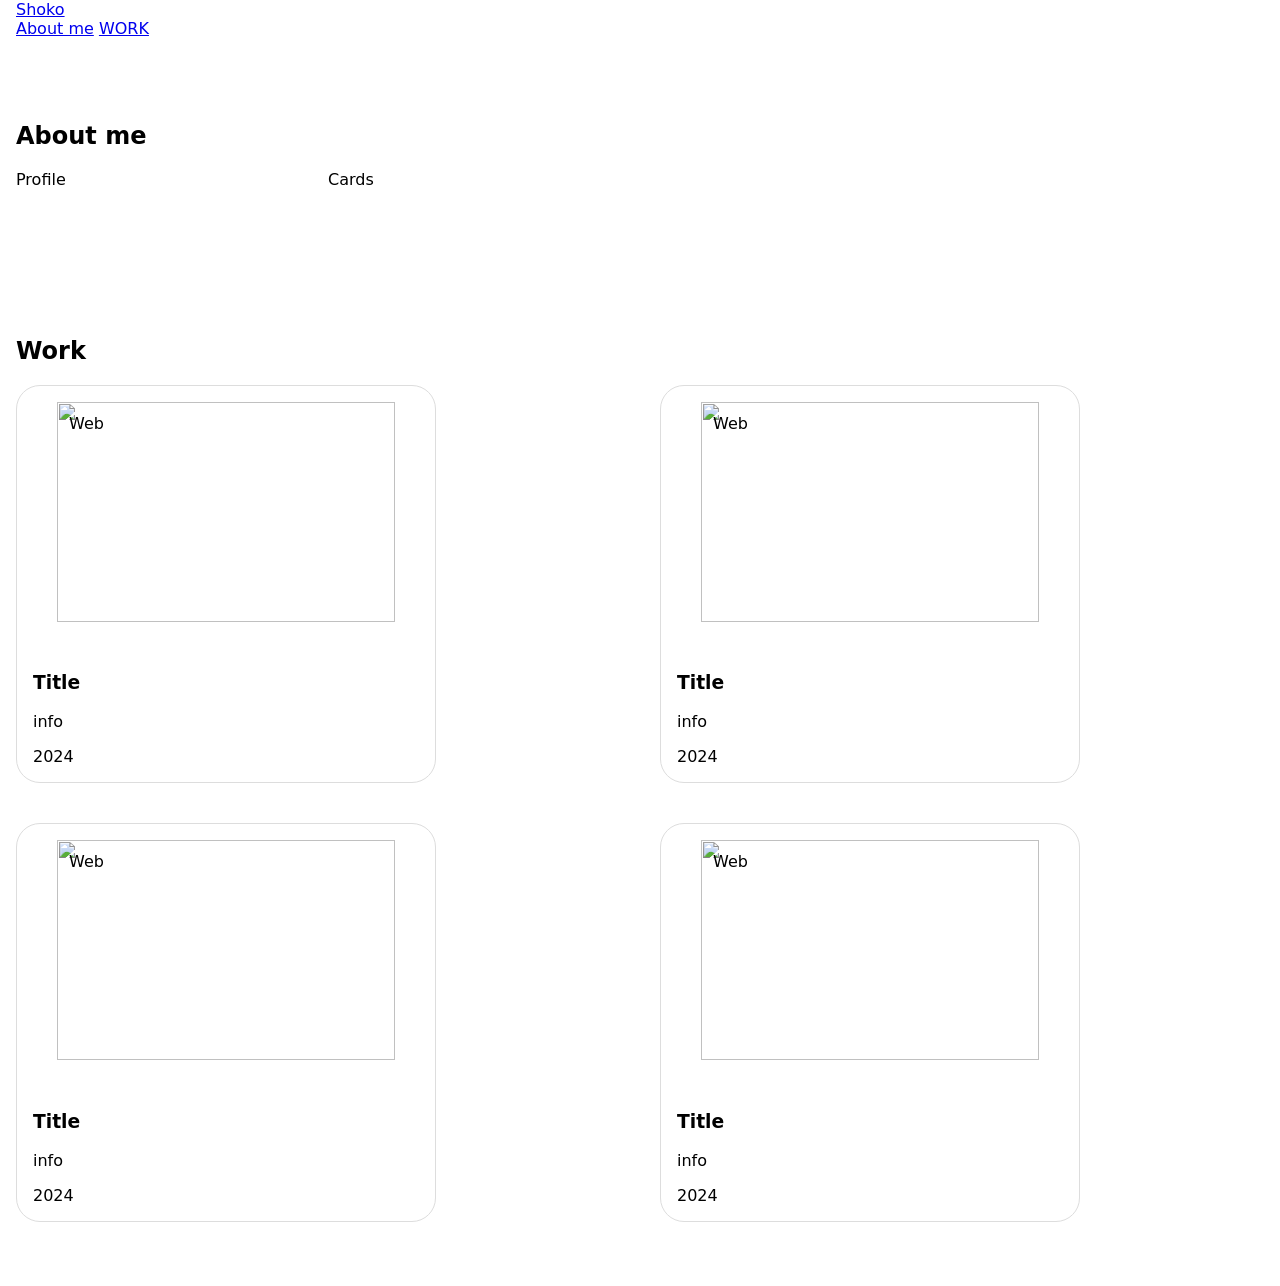
==== commit b340aa9d: "New portofolio initial commit" ====
--- a/index.html
+++ b/index.html
@@ -1,315 +1,98 @@
-<!DOCTYPE html>
-<html lang="en">
-<head>
-    <meta charset="UTF-8">
-    <meta name="viewport" content="width=device-width, initial-scale=1.0">
-    <link rel="stylesheet" href="https://stackpath.bootstrapcdn.com/bootstrap/4.5.0/css/bootstrap.min.css" integrity="sha384-9aIt2nRpC12Uk9gS9baDl411NQApFmC26EwAOH8WgZl5MYYxFfc+NcPb1dKGj7Sk" crossorigin="anonymous">
-    <link rel="stylesheet" href="style.css">
-    <link rel="preconnect" href="https://fonts.googleapis.com">
-    <link rel="preconnect" href="https://fonts.gstatic.com" crossorigin>
-    <link href="https://fonts.googleapis.com/css2?family=Arvo:ital,wght@0,400;0,700;1,400;1,700&family=Caveat:wght@400..700&family=Cherry+Bomb+One&family=Darumadrop+One&family=Dela+Gothic+One&family=DotGothic16&family=Hachi+Maru+Pop&family=Kaisei+Decol&family=Kaisei+Opti&family=Libre+Baskerville:ital,wght@0,400;0,700;1,400&family=Monomaniac+One&family=New+Tegomin&family=Overpass:ital,wght@0,100..900;1,100..900&family=Pixelify+Sans:wght@400..700&family=Potta+One&family=Roboto:ital,wght@0,100;0,300;0,400;0,500;0,700;0,900;1,100;1,300;1,400;1,500;1,700;1,900&family=RocknRoll+One&family=Slackside+One&family=Stick&family=Tsukimi+Rounded&family=Yomogi&family=Yuji+Boku&family=Yuji+Syuku&family=Yusei+Magic&family=Zen+Kurenaido&display=swap" rel="stylesheet">
-    <title>My PF</title>
-</head>
-<body>
-    <nav id="mainNavbar" class="navbar navbar-expand-lg navbar-dark py-0 fixed-top">
-        <a class="navbar-brand" href="#">Shoko</a>
-        <button class="navbar-toggler" type="button" data-toggle="collapse" data-target="#navbarNav" aria-controls="navbarNav" aria-expanded="false" aria-label="Toggle navigation">
-          <span class="navbar-toggler-icon"></span>
-        </button>
-        <div class="collapse navbar-collapse" id="navbarNav">
-          <ul class="navbar-nav">
-            <li class="nav-item active">
-              <a class="nav-link" href="#">Home <span class="sr-only">(current)</span></a>
-            </li>
-            <li class="nav-item">
-              <a class="nav-link" href="#">Features</a>
-            </li>
-            <li class="nav-item">
-              <a class="nav-link" href="#">Pricing</a>
-            </li>
-            <li class="nav-item">
-              <a class="nav-link disabled" href="#">Disabled</a>
-            </li>
-          </ul>
-        </div>
-      </nav>
-
-      <div id="portfolio"  class="container">
-
-      <div class="container mt-5 pt-5">
-        <div class="text-right mb-3">
-          <button class="btn btn-outline-light btn-dark btn-lg px-4 me-sm-3" onclick="sortSections('asc')">Oldest</button>
-          <button class="btn btn-outline-light btn-dark btn-lg px-4 me-sm-3" onclick="sortSections('desc')">Newest</button>
-        </div>
-        <section class="container-fluid px-0 my-5" data-date="2024-10-20">
-            <div class="row align-items-center">
-              <div class="col-lg-6">
-                <div class="text-center d-lg-block">
-                  <h2>2024-10-20</h2>
-                  <h4>videoproduksjon</h4>
-                  <p>Video </p>
-                </div>
-              </div>
-              <div class="col-lg-6 ">
-                <div class="card bg-dark text-white mb-4">
-                  <div class="embed-responsive embed-responsive-16by9">
-                    <iframe width="560" height="315" src="https://www.youtube.com/embed/yoTN6geoytE?si=mac2WoEKuF7ZG87s" title="YouTube video player" frameborder="0" allowfullscreen></iframe>
-                  </div>
-                  <div class="card-body">
-                    <h5 class="card-title">Handletur med hunden min, Chii!!</h5>
-                    <p class="card-text">Used: DaVinci Resolve / iPhone 13 / CLIP STUDIO</p>
-                  </div>
-                </div>
-              </div>
-            </div>
-          </section>
-
-          <section class="container-fluid px-0 my-5" data-date="2024-11-06">
-            <div class="row align-items-center">
-              <div class="col-lg-6">
-                <div class="text-center d-lg-block">
-                  <h2>2024-11-06</h2>
-                  <h4>videoproduksjon</h4>
-                  <p>Video editing</p>
-                </div>
-              </div>
-              <div class="col-lg-6">
-                <div class="card bg-dark text-white mb-4">
-                  <div class="embed-responsive embed-responsive-16by9">
-                    <iframe width="560" height="315" src="https://www.youtube.com/embed/u2ohbDlZnP4?si=rVDyDfuXbFDEFl_C" title="YouTube video player" frameborder="0" allow="accelerometer; autoplay; clipboard-write; encrypted-media; gyroscope; picture-in-picture; web-share" referrerpolicy="strict-origin-when-cross-origin" allowfullscreen></iframe> 
-                  </div>
-                  <div class="card-body">
-                    <h5 class="card-title">Tungekrøllkonkurranse </h5>
-                    <p class="card-text">Used: DaVinci Resolve / iPhone 13 / CLIP STUDIO / Google form / QR-code</p>
-                  </div>
-                </div>
-              </div>
-            </div>
-          </section>
-
-          <section class="container-fluid px-0 my-5" data-date="2024-11-28">
-            <div class="row align-items-center">
-              <div class="col-lg-6">
-                <div class="row justify-content-center">
-                    <div class="text-center d-lg-block">
-                    <h2>2024-11-28</h2>
-                    <h4>YFF</h4>
-                    <p>Samme bilde, forskjellige sjangere
-                        for forskjellige bokomslagdesign.</p>
-                    </div>    
-                </div>
-              </div>
-          
-              <div class="col-lg-6">
-                <div class="card bg-dark text-white mb-4">
-                  <!-- ★ 動画は不要なのでembedを削除！ -->
-                  <img src="./pdf/chii med washipng.png" class="card-img-top" alt="課題サムネイル">
-                  <div class="card-body">
-                    <h5 class="card-title">YFF</h5>
-                    <p class="card-text"> Used: Canva / iPhone 13 / CLIP STUDIO</p>
-                    <button class="btn btn-outline-light btn-sm" onclick="openPdfModal('pdf/YFFdesign.pdf')">課題を見る</button>
-
-
-                  </div>
-                </div>
-          
-                <!-- PDFモーダル -->
-                <div class="modal fade" id="pdfModal" tabindex="-1" role="dialog" aria-labelledby="pdfModalLabel" aria-hidden="true">
-                  <div class="modal-dialog modal-xl" role="document">
-                    <div class="modal-content bg-dark text-white">
-                      <div class="modal-header">
-                        <h5 class="modal-title" id="pdfModalLabel">課題を見る</h5>
-                        <button type="button" class="close text-white" data-dismiss="modal" aria-label="Close">
-                          <span aria-hidden="true">&times;</span>
-                        </button>
-                      </div>
-                      <div class="modal-body" style="height: 80vh;">
-                        <iframe id="pdfViewer" src="pdf/YFFdesign.pdf" width="100%" height="100%" frameborder="0"></iframe>
-                      </div>
-                    </div>
-                  </div>
-                </div>
-                <!-- /モーダル -->
-              </div>
-            </div>
-          </section>
-          
-          <section class="container-fluid px-0 my-5" data-date="2025-03-06">
-            <div class="row align-items-center">
-              <div class="col-lg-6">
-                <div class="text-center d-lg-block">
-                  <h2>2025-03-06</h2>
-                  <h4>Enkel layout</h4>
-                  <p></p>
-                </div>
-              </div>
-          
-              <div class="col-lg-6">
-                <div class="card bg-dark text-white mb-4">
-                  <img src="./pdf/Untitled.png" class="card-img-top" alt="課題サムネイル">
-                  <div class="card-body">
-                    <h5 class="card-title">Enkel Layout oppgaver</h5>
-                    <p class="card-text"> Used: Canva / Figma / AIart</p>
-          
-                    <!-- 🔸 モーダルを開くボタン（呼び出し先を変える） -->
-                    <button class="btn btn-outline-light btn-sm" onclick="openPdfModal2('pdf/EnkelLayout.pdf')">PDFを見る</button>
-                  </div>
-                </div>
-          
-                <!-- 🔸 このセクション専用のモーダル -->
-                <div class="modal fade" id="pdfModal2" tabindex="-1" role="dialog" aria-labelledby="pdfModal2Label" aria-hidden="true">
-                  <div class="modal-dialog modal-xl" role="document">
-                    <div class="modal-content bg-dark text-white">
-                      <div class="modal-header">
-                        <h5 class="modal-title" id="pdfModal2Label">Enkel Layout </h5>
-                        <button type="button" class="close text-white" data-dismiss="modal" aria-label="Close">
-                          <span aria-hidden="true">&times;</span>
-                        </button>
-                      </div>
-                      <div class="modal-body" style="height: 80vh;">
-                        <iframe id="pdfViewer2" src="" width="100%" height="100%" frameborder="0"></iframe>
-                      </div>
-                    </div>
-                  </div>
-                </div>
-                <!-- /モーダル -->
-              </div>
-            </div>
-          </section>
-          
-
-          <section class="container-fluid px-0 my-5" data-date="2025-03-21">
-            <div class="row align-items-center">
-              <div class="col-lg-6">
-                <div class="text-center d-lg-block">
-                  <h2>2025-03-21</h2>
-                  <h4>videoproduksjon</h4>
-                  <p>Lagde videoen "Gluten free scones recipe"</p>
-                </div>
-              </div>
-              <div class="col-lg-6">
-                <div class="card bg-dark text-white mb-4">
-                  <div class="embed-responsive embed-responsive-16by9">
-                    <iframe width="560" height="315" src="https://www.youtube.com/embed/Tc8v02e2XsA?si=ZQTgf0HM0SbNUSZz" title="YouTube video player" frameborder="0" allow="accelerometer; autoplay; clipboard-write; encrypted-media; gyroscope; picture-in-picture; web-share" referrerpolicy="strict-origin-when-cross-origin" allowfullscreen></iframe>  </div>
-                  <div class="card-body">
-                    <h5 class="card-title">"Gluten free scones recipe"</h5>
-                    <p class="card-text">Used: DaVinci Resolve / iPhone 13 / ChatGPT (Narattion)</p>
-                  </div>
-                </div>
-              </div>
-            </div>
-          </section>
-
-          <section class="container-fluid px-0 my-5" data-date="2024-10-20">
-            <div class="row align-items-center">
-              <div class="col-lg-6">
-                <div class="text-center d-lg-block">
-                  <h2>2025-05-09</h2>
-                  <h4>Presentasjon / videoproduksjon</h4>
-                  <p>Hva er IoT? </p>
-                </div>
-              </div>
-              <div class="col-lg-6 ">
-                <div class="card bg-dark text-white mb-4">
-                  <div class="embed-responsive embed-responsive-16by9">
-                    <iframe width="560" height="315" src="https://www.youtube.com/embed/ZpxwShmlC9U" title="YouTube video player" frameborder="0" allowfullscreen></iframe>
-                  </div>
-                  <div class="card-body">
-                    <h5 class="card-title">Hva er IoT??</h5>
-                    <p class="card-text">Used: DaVinci Resolve / Canva / AI(Narattion)</p>
-                  </div>
-                </div>
-              </div>
-            </div>
-          </section>
-<!-- ＃動画 -->
-          <section class="container-fluid px-0 my-5" data-date="2024-10-20">
-            <div class="row align-items-center">
-              <div class="col-lg-6">
-                <div class="text-center d-lg-block">
-                  <h2>2025-05-12</h2>
-                  <h4>Presentasjon / videoproduksjon</h4>
-                  <p>AI er bra! </p>
-                </div>
-              </div>
-              <div class="col-lg-6 ">
-                <div class="card bg-dark text-white mb-4">
-                  <div class="embed-responsive embed-responsive-16by9">
-                    <iframe width="560" height="315" src="https://www.youtube.com/embed/Vm9Ck1Fquw4" title="YouTube video player" frameborder="0" allowfullscreen></iframe>
-                  </div>
-                  <div class="card-body">
-                    <h5 class="card-title">Hva er IoT??</h5>
-                    <p class="card-text">Used: DaVinci Resolve / Canva / AI(Narattion)</p>
-                  </div>
-                </div>
-              </div>
-            </div>
-          </section>
-
-<!-- pdf -->
-<!-- 🎂 Birthday Party scrapbook セクション -->
-<section class="container-fluid px-0 my-5" data-date="2024-11-28">
-  <div class="row align-items-center">
-    <div class="col-lg-6">
-      <div class="row justify-content-center">
-        <div class="text-center d-lg-block">
-          <h2>2024-11-28</h2>
-          <h4>YFF</h4>
-          <p>
-            Assignment: Create a scrapbook-style design. <br>
-            Read an English short story of my choice, then select 10 key items, symbols, or objects 
-            that appear in the story and use them to design your own scrapbook.
-          </p>
-        </div>
-      </div>
-    </div>
-
-    <div class="col-lg-6">
-      <div class="card bg-dark text-white mb-4">
-        <img src="./pdf/4.png" class="card-img-top" alt="課題サムネイル">
-        <div class="card-body">
-          <h5 class="card-title">Layout</h5>
-          <p class="card-text">Used: Canva / ChatGPT</p>
-
-          <!-- ✅ data-target のIDもユニークに -->
-          <button class="btn btn-outline-light btn-sm" data-toggle="modal" data-target="#pdfModalBirthday">
-            課題を見る
-          </button>
-        </div>
-      </div>
-
-      <!-- ✅ モーダルのIDもユニークに変更 -->
-      <div class="modal fade" id="pdfModalBirthday" tabindex="-1" role="dialog" aria-labelledby="pdfModalBirthdayLabel" aria-hidden="true">
-        <div class="modal-dialog modal-xl" role="document">
-          <div class="modal-content bg-dark text-white">
-            <div class="modal-header">
-              <h5 class="modal-title" id="pdfModalBirthdayLabel">Se på oppgaven</h5>
-              <button type="button" class="close text-white" data-dismiss="modal" aria-label="Close">
-                <span aria-hidden="true">&times;</span>
-              </button>
-            </div>
-            <div class="modal-body" style="height: 80vh;">
-              <iframe id="pdfViewerBirthday" src="./pdf/Birthdaypartyscrapbook.pdf" width="100%" height="100%" frameborder="0"></iframe>
-            </div>
-          </div>
-        </div>
-      </div>
-      <!-- /モーダル -->
-    </div>
-  </div>
-</section>
-
-          
-        </div>  
-    </div>                            
-   
-
-  
-        <script src="https://code.jquery.com/jquery-3.5.1.slim.min.js" integrity="sha384-DfXdz2htPH0lsSSs5nCTpuj/zy4C+OGpamoFVy38MVBnE+IbbVYUew+OrCXaRkfj" crossorigin="anonymous"></script>
-        <script src="https://cdn.jsdelivr.net/npm/popper.js@1.16.0/dist/umd/popper.min.js" integrity="sha384-Q6E9RHvbIyZFJoft+2mJbHaEWldlvI9IOYy5n3zV9zzTtmI3UksdQRVvoxMfooAo" crossorigin="anonymous"></script>
-        <script src="https://stackpath.bootstrapcdn.com/bootstrap/4.5.0/js/bootstrap.min.js" integrity="sha384-OgVRvuATP1z7JjHLkuOU7Xw704+h835Lr+6QL9UvYjZE3Ipu6Tp75j7Bh/kR0JKI" crossorigin="anonymous"></script>
-    
-
-<script src="app.js"></script>
-</body>
+<!DOCTYPE html>
+<html lang="en">
+<head>
+    <meta charset="UTF-8">
+    <meta name="viewport" content="width=device-width, initial-scale=1.0">
+    <title>Shoko</title>
+    <link rel="stylesheet" href="./style.css">
+</head>
+<body>
+    <header class="header">
+        <div class="container header__inner">
+            <a class="logo" href="#">Shoko</a>
+            <nav class="nav">
+                <a href="about">About me</a>
+                <a href="work">WORK</a>
+            </nav>
+        </div>
+    </header>
+    
+    <main>
+        <section id="about" class="section about">
+            <div class="container">
+                <h1>About me</h1>
+                <div class="about__grid">
+                    <div class="about__profile">Profile</div>
+                    <div class="about__cards">Cards</div>
+                </div>
+            </div>
+        </section>
+
+        <section id="work" class="section work">
+            <div class="container">
+                <h2>Work</h2>
+                <div class="work__grid">
+                   <article class="work-card">
+                    <figure class="work-card__figure">
+                        <img class="work-card__img" src="./img/DgUvtYlXUAAMzFi.jpg" alt="">
+                        <span class="work-card__tag">Web</span>
+                    </figure>
+
+                    <div class="work-card__content">
+                        <h3 class="work-card__title">Title</h3>
+                        <p class="work-card__info">info</p>
+                        <time class="work-card__date" datetime="2024">2024</time>
+                    </div>
+                   </article>
+
+                                 <article class="work-card">
+                    <figure class="work-card__figure">
+                        <img class="work-card__img" src="./img/EF53lSxWwAAakX7.jpg" alt="">
+                        <span class="work-card__tag">Web</span>
+                    </figure>
+
+                    <div class="work-card__content">
+                        <h3 class="work-card__title">Title</h3>
+                        <p class="work-card__info">info</p>
+                        <time class="work-card__date" datetime="2024">2024</time>
+                    </div>
+                   </article>
+
+                                 <article class="work-card">
+                    <figure class="work-card__figure">
+                        <img class="work-card__img" src="./img/DXTIndTX0AEVc0L.jpg" alt="">
+                        <span class="work-card__tag">Web</span>
+                    </figure>
+
+                    <div class="work-card__content">
+                        <h3 class="work-card__title">Title</h3>
+                        <p class="work-card__info">info</p>
+                        <time class="work-card__date" datetime="2024">2024</time>
+                    </div>
+                   </article>
+
+                                 <article class="work-card">
+                    <figure class="work-card__figure">
+                        <img class="work-card__img" src="./img/DXxynnsWAAA8nbd.jpg" alt="">
+                        <span class="work-card__tag">Web</span>
+                    </figure>
+
+                    <div class="work-card__content">
+                        <h3 class="work-card__title">Title</h3>
+                        <p class="work-card__info">info</p>
+                        <time class="work-card__date" datetime="2024">2024</time>
+                    </div>
+                   </article>
+
+
+
+
+                </div>
+            </div>
+        </section>
+    </main>
+
+
+
+</body>
 </html>
--- a/style.css
+++ b/style.css
@@ -1,25 +1,61 @@
-body{
-    background-color:#fefae0;
-    font-family: Arvo,sans-serif;
-    color: #526b34;
-
-}
-
-#mainNavbar {
-    font-size: 1.5rem;
-    font-weight: 100;
-    background-color: #2e3711;
-  
-
-}
-#mainNavbar .navbar-brand {
-    color: #e5f3d3;
-    font-size: 1.7rem;
-}
-#mainNavbar .nav-link{
-    color: rgba(255, 247, 237, 0.267);
-}
-#mainNavbar .nav-link:hover {
-    color: #d1d2e3;
-
+* { box-sizing: border-box; }
+body { margin: 0; font-family: system-ui, sans-serif; }
+
+.container{
+  width: min(1400px, 100% - 32px);
+  margin-inline: auto;
+}
+
+.section{ padding: 64px 0; }
+
+.about__grid{
+  display: grid;
+  grid-template-columns: 280px 1fr;
+  gap: 32px;
+}
+
+.work__grid{
+  justify-content: center;
+  display: grid;
+  gap: 40px;
+  grid-template-columns: repeat(auto-fit, minmax(420px, 1fr));
+}
+
+
+.work-card{
+  border: 1px solid #ddd;
+  border-radius: 1.5rem;
+  overflow: hidden;
+  max-width: 420px;
+}
+
+.work-card__figure{
+  position: relative;
+  height: 220px;
+}
+
+.work-card__img{
+  width: 100%;
+  height: 100%;
+  object-fit: cover;
+}
+
+.work-card__content{
+  padding: 16px;
+}
+
+.work-card__tag{
+    position: absolute; top: 12px; left: 12px;
+}
+
+@media (max-width: 1200px){
+    .work__grid{
+         grid-template-columns: repeat(2,1fr);
+    }
+}
+
+@media(max-width: 800px){
+    .work__grid { grid-template-columns:  1fr;
+
+    }
 }
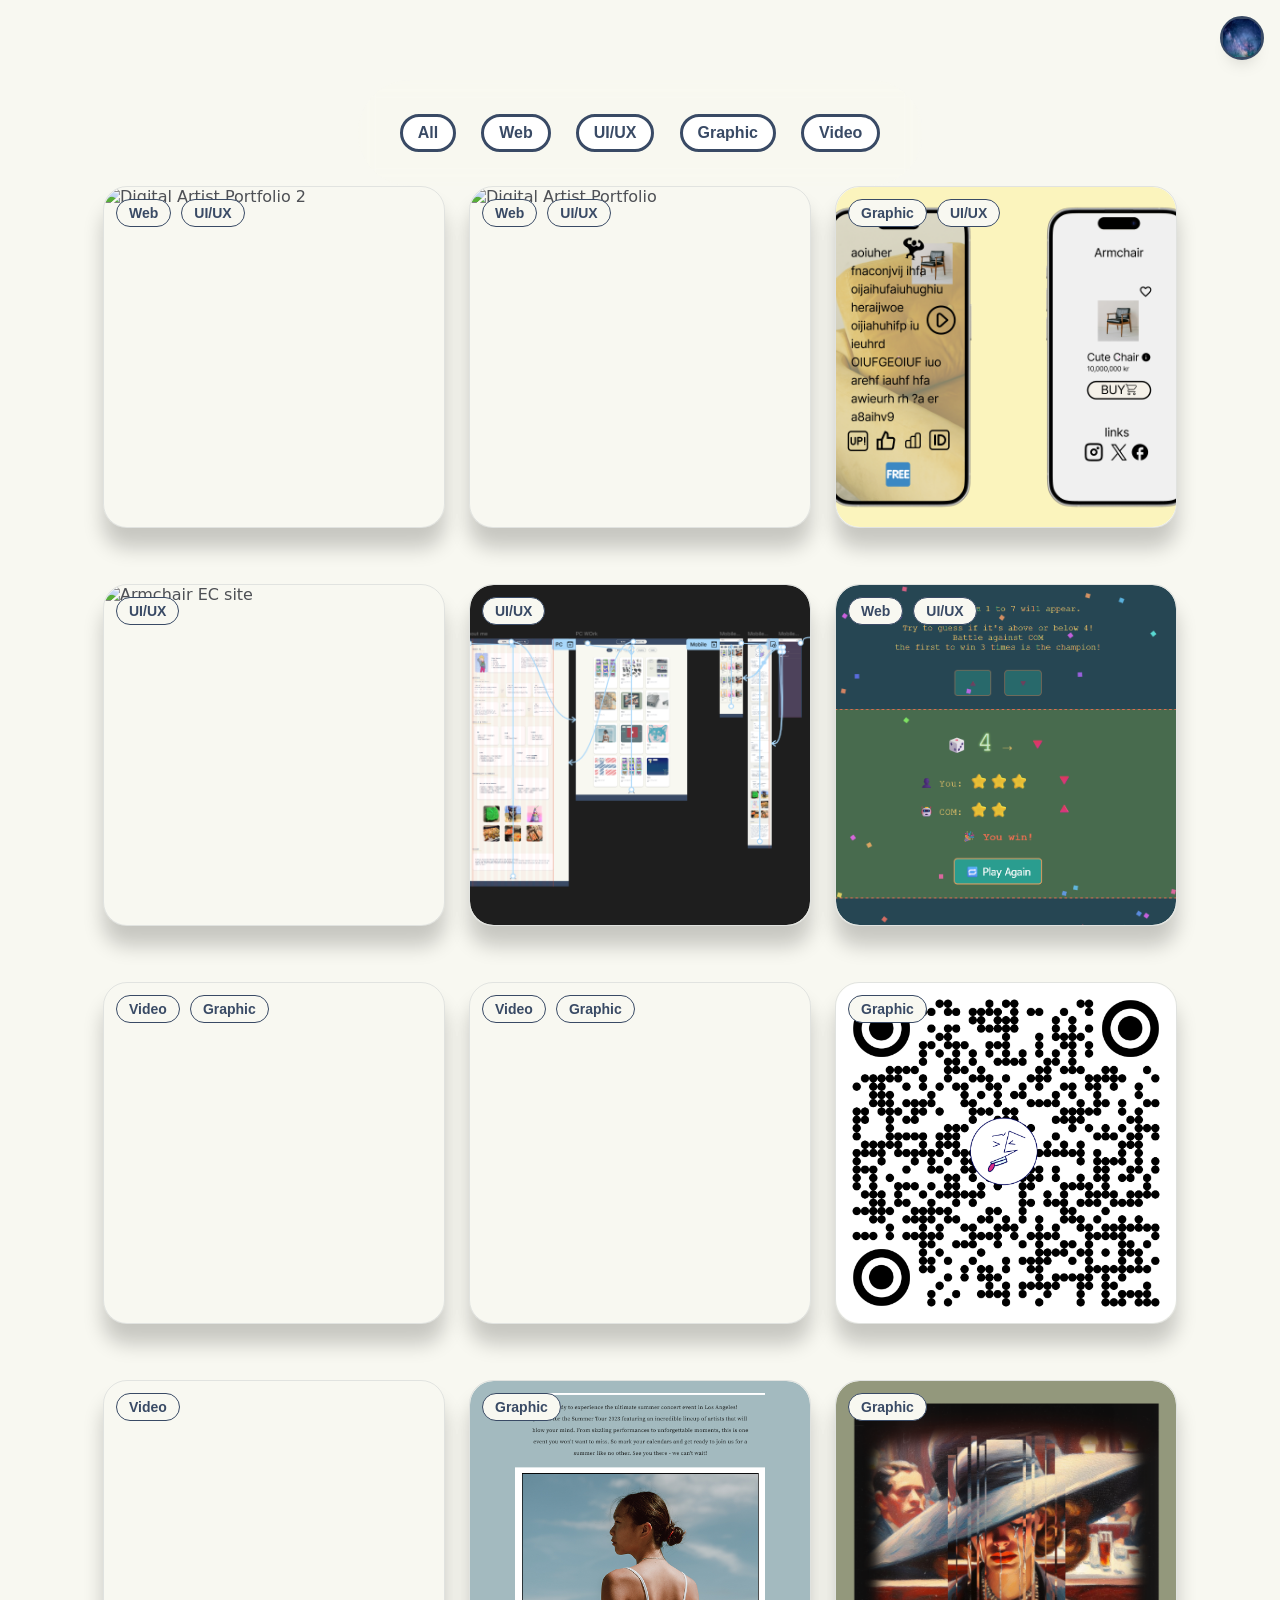
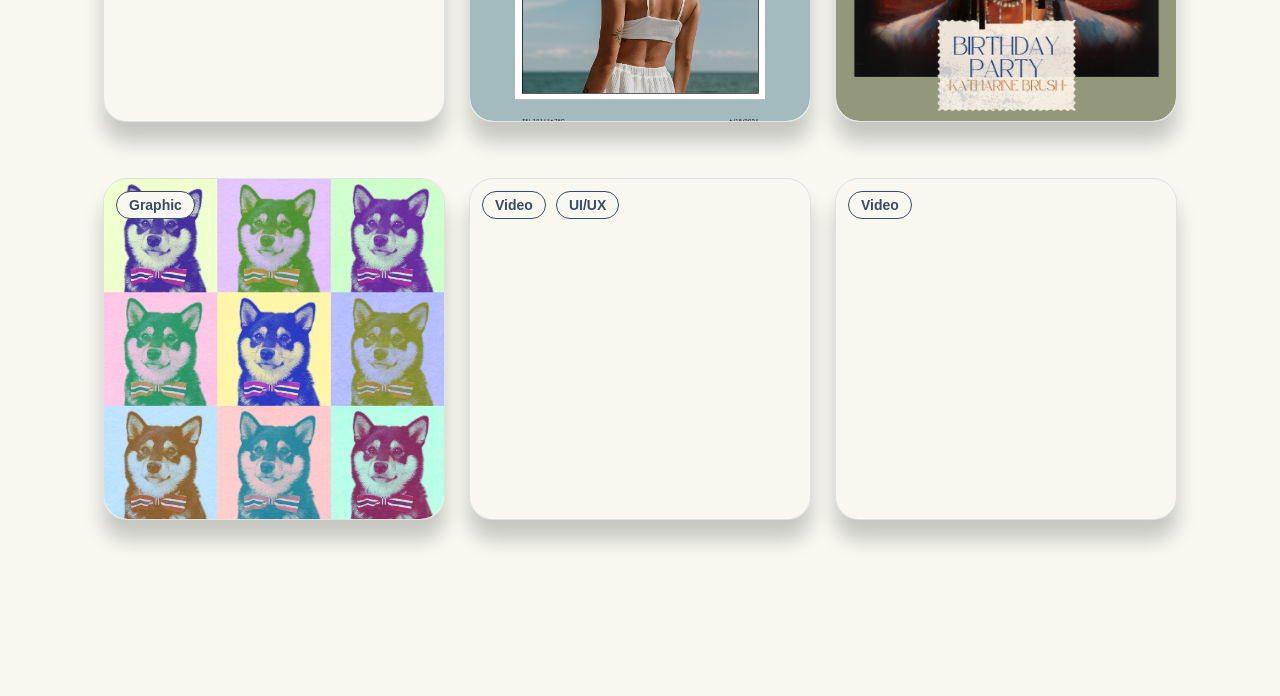
==== commit 9337308b: "Remove old index, rename cardhover.html -> index.html" ====
--- a/index.html
+++ b/index.html
@@ -3,96 +3,77 @@
 <head>
     <meta charset="UTF-8">
     <meta name="viewport" content="width=device-width, initial-scale=1.0">
-    <title>Shoko</title>
-    <link rel="stylesheet" href="./style.css">
+    <title>Document</title>
+    <link rel="stylesheet" href="./cardhover.css">
+
 </head>
 <body>
-    <header class="header">
-        <div class="container header__inner">
-            <a class="logo" href="#">Shoko</a>
-            <nav class="nav">
-                <a href="about">About me</a>
-                <a href="work">WORK</a>
-            </nav>
-        </div>
-    </header>
-    
-    <main>
-        <section id="about" class="section about">
-            <div class="container">
-                <h1>About me</h1>
-                <div class="about__grid">
-                    <div class="about__profile">Profile</div>
-                    <div class="about__cards">Cards</div>
-                </div>
-            </div>
-        </section>
 
-        <section id="work" class="section work">
-            <div class="container">
-                <h2>Work</h2>
-                <div class="work__grid">
-                   <article class="work-card">
-                    <figure class="work-card__figure">
-                        <img class="work-card__img" src="./img/DgUvtYlXUAAMzFi.jpg" alt="">
-                        <span class="work-card__tag">Web</span>
-                    </figure>
-
-                    <div class="work-card__content">
-                        <h3 class="work-card__title">Title</h3>
-                        <p class="work-card__info">info</p>
-                        <time class="work-card__date" datetime="2024">2024</time>
-                    </div>
-                   </article>
-
-                                 <article class="work-card">
-                    <figure class="work-card__figure">
-                        <img class="work-card__img" src="./img/EF53lSxWwAAakX7.jpg" alt="">
-                        <span class="work-card__tag">Web</span>
-                    </figure>
-
-                    <div class="work-card__content">
-                        <h3 class="work-card__title">Title</h3>
-                        <p class="work-card__info">info</p>
-                        <time class="work-card__date" datetime="2024">2024</time>
-                    </div>
-                   </article>
-
-                                 <article class="work-card">
-                    <figure class="work-card__figure">
-                        <img class="work-card__img" src="./img/DXTIndTX0AEVc0L.jpg" alt="">
-                        <span class="work-card__tag">Web</span>
-                    </figure>
-
-                    <div class="work-card__content">
-                        <h3 class="work-card__title">Title</h3>
-                        <p class="work-card__info">info</p>
-                        <time class="work-card__date" datetime="2024">2024</time>
-                    </div>
-                   </article>
-
-                                 <article class="work-card">
-                    <figure class="work-card__figure">
-                        <img class="work-card__img" src="./img/DXxynnsWAAA8nbd.jpg" alt="">
-                        <span class="work-card__tag">Web</span>
-                    </figure>
-
-                    <div class="work-card__content">
-                        <h3 class="work-card__title">Title</h3>
-                        <p class="work-card__info">info</p>
-                        <time class="work-card__date" datetime="2024">2024</time>
-                    </div>
-                   </article>
+<button id="themeToggle" class="theme-toggle" type="button" aria-label="Toggle theme"></button>
 
 
 
+  <div class="container">
+    <div class="filters">
+        <button class="filters-button" data-filter="All">All</button>
+        <button class="filters-button" data-filter="Web">Web</button>
+        <button class="filters-button" data-filter="UI/UX">UI/UX</button>
+        <button class="filters-button" data-filter="Graphic">Graphic</button>
+        <button class="filters-button" data-filter="Video">Video</button>
+    </div>
 
-                </div>
-            </div>
-        </section>
-    </main>
+    <div class="card__container" id="workGrid">
+
+      <!-- <article class="card__article">
+        <img src="./img/DXTIndTX0AEVc0L.jpg" alt="" class="card__img">
+
+        <div class="card__tags">
+          <span class="card__tag">Web</span>
+          <span class="card__tag">UI/UX</span>
+        </div>
+
+        <div class="card__data">
+          <span class="card__description">aaaaaaaiuhfaiuhavuviau</span>
+          <h2 class="card__title">Title</h2>
+          <a href="" class="card__button">Read more</a>
+        </div>
+      </article>
+
+      <article class="card__article">
+        <img src="./img/thumbnail.jpg" alt="" class="card__img">
+
+        <div class="card__tags">
+          <span class="card__tag">Web</span>
+          <span class="card__tag">UI/UX</span>
+        </div>
+
+        <div class="card__data">
+          <span class="card__description"></span>
+          <h2 class="card__title">Title</h2>
+          <a href="" class="card__button">Read more</a>
+        </div>
+      </article>
+
+      <article class="card__article">
+        <img src="./img/DXTIndTX0AEVc0L.jpg" alt="" class="card__img">
+
+        <div class="card__tags">
+          <span class="card__tag">Web</span>
+          <span class="card__tag">UI/UX</span>
+        </div>
+
+        <div class="card__data">
+          <span class="card__description"></span>
+          <h2 class="card__title">Title</h2>
+          <a href="" class="card__button">Read more</a>
+        </div>
+      </article> -->
+
+    </div>
+  </div>
 
 
+  <script src="./app.js"></script>
+</body>
 
-</body>
 </html>
--- a/cardhover.css
+++ b/cardhover.css
@@ -0,0 +1,413 @@
+/* =========================
+   Variables
+========================= */
+:root{
+  --first-color: #BEE4C2;
+  --title-color: #394A65;
+  --text-color: hsl(223, 4%, 32%);
+  --body-color: #F8F8F1;
+  --container-color: #ffffff;
+  --accent-color: #CCB25D;
+
+  --body-font: system-ui, -apple-system, Segoe UI, sans-serif;
+  --h2-font-size: 1.25rem;
+  --small-font-size: .813rem;
+
+  --card-radius: 1.5rem;
+  --data-radius: 1rem;
+}
+
+/* Responsive type */
+@media screen and (min-width: 1120px){
+  :root{
+    --h2-font-size: 1.5rem;
+    --small-font-size: .875rem;
+  }
+}
+
+/* =========================
+   Base
+========================= */
+#themeToggle{
+  position: fixed;
+  top: 16px;
+  right: 16px;
+  z-index: 1200;
+  width: 44px;
+  height: 44px;
+  border-radius: 999px;
+  border: 2px solid var(--title-color);
+  background:var(--title-color) center/38px 38px no-repeat;
+  backdrop-filter: blur(8px);
+  -webkit-backdrop-filter: blur(8px);
+  box-shadow: 0 12px 18px -12px rgba(0,0,0,.25);
+  cursor: pointer;
+
+  background-image: url("./img/pdf/gahag-0093252435-1.jpg"); /* ←これ差し替え */
+}
+body.dark #themeToggle{
+  background:var(--title-color) center/38px 38px no-repeat;
+  background-image: url("./img");
+  border-color: #e5e7eb;
+  color: #e5e7eb;
+}
+
+
+
+*{ box-sizing: border-box; margin: 0; padding: 0; }
+
+body{
+  font-family: var(--body-font);
+  background: var(--body-color);
+  color: var(--text-color);
+  padding-bottom: 6rem; /* 好みで増減 */
+}
+
+img{
+  display:block;
+  max-width:100%;
+  height:auto;
+}
+
+
+
+/* Night theme */
+body.dark{
+  --body-color: #394A65;        /* 背景（濃いネイビー） */
+  --container-color: #303f58 ;   /* カード */
+  --title-color: #e5e7eb;       /* 見出し */
+  --text-color: #9ca3af;        /* 通常テキスト */
+  --first-color: #BEE4C2;       /* アクセントはそのまま */
+}
+body.dark .card__article{
+  box-shadow: 0 10px 28px rgba(0,0,0,.6);
+}
+body.dark .card__article:hover .card__date{
+  color: #e5e7eb;
+}
+body.dark .card__data{
+  box-shadow: 0 12px 30px rgba(0,0,0,.65);
+}
+body.dark .card__tag{
+  background: #394A65;
+  border-color: #F8F8F1;
+  color: #e5e7eb;
+}
+body.dark .card__cta{
+  color: var(--accent-color); /* 目立つ青系 */
+}
+body.dark .card__tool{
+  background-color: #4a6083;
+}
+body.dark .filters-button{
+  background: transparent;
+  border-color: #e5e7eb;
+  color: #e5e7eb;
+}
+
+/* =========================
+   Filters
+========================= */
+.filters{
+  position: sticky;
+  top: 0;
+  z-index: 999;
+
+  margin: auto;
+  padding: 1.5rem 2rem;
+
+  /* ほぼ透明で馴染ませる */
+  background: color-mix(in srgb, var(--body-color) 20%, transparent);
+  backdrop-filter: blur(8px);
+  -webkit-backdrop-filter: blur(8px);
+  border-radius: 999px;    
+
+  /* 影を下だけに */
+  /* box-shadow: 0 12px 18px -12px rgba(0,0,0,.25); */
+}
+
+
+.filters-button{
+  color: var(--title-color);
+  display: inline-flex;
+  align-items: center;
+  padding: 8px 15px;
+  margin: 10px;
+  background: #fff;
+  border: 3px solid var(--title-color);
+  border-radius: 999px;
+  font-weight: 600;
+  font-size: 16px;
+  line-height: 1;
+  transition: transform .3s, box-shadow .3s, background-color .3s, color .3s, border-color .3s;
+}
+
+.filters-button:hover{
+  background-color: var(--title-color);
+  color: var(--body-color);
+  border-color: var(--body-color);
+  box-shadow: 0 0.8rem 0.7em -0.4em rgb(155, 199, 235);
+  transform: translateY(-0.25em);
+  cursor: pointer;
+}
+
+.filters-button.is-active{
+  background: var(--title-color);
+  color: var(--body-color);
+  border-color: var(--title-color);
+  box-shadow: 0 10px 18px -12px rgba(0,0,0,.35);
+  transform: none;
+}
+body.dark .filters-button.is-active{
+  background: #e5e7eb;   /* 明るいグレー */
+  color: #394A65;        /* 濃いネイビー文字 */
+  border-color: #e5e7eb;
+  box-shadow: 0 10px 18px -12px rgba(0,0,0,.6);
+}
+/* =========================
+   Layout
+========================= */
+.container{
+  display: grid;
+  place-items: center;
+  margin-inline: 1.5rem;
+  padding-block: 5rem;
+}
+
+.card__container{
+  display: grid;
+  row-gap: 3.5rem;
+}
+
+/* =========================
+   Card
+========================= */
+.card__article{
+  position: relative;
+  overflow: hidden;
+  border-radius: var(--card-radius);
+  background: transparent;
+  border: 1px solid rgba(57,74,101,.12);
+  box-shadow: 0 20px 20px hsla(0,0%,0%,.20);
+  transition: box-shadow .25s, border-color .25s;
+}
+
+.card__article:hover{
+
+  border-color: rgba(57,74,101,.22);
+  box-shadow: 0 12px 24px hsla(0,0%,0%,.16);
+}
+
+/* Media (image / iframe square) */
+.card__img{
+  width: 328px;
+  aspect-ratio: 1 / 1;
+  object-fit: cover;
+  border-radius: var(--card-radius);
+}
+
+.card__media{
+  width: 328px;
+  aspect-ratio: 1 / 1;
+  border-radius: var(--card-radius);
+  overflow: hidden;
+}
+
+.card__media iframe{
+  width: 100%;
+  height: 100%;
+  border: 0;
+  display: block;
+}
+
+/* Tags on top */
+.card__tags{
+  position: absolute;
+  top: 12px;
+  left: 12px;
+  display: flex;
+  gap: 10px;
+  z-index: 4;
+}
+
+.card__tag{
+  font-family:'Lucida Sans', 'Lucida Sans Regular', 'Lucida Grande', 'Lucida Sans Unicode', Geneva, Verdana, sans-serif;
+  color: var(--title-color);
+  display: inline-flex;
+  align-items: center;
+  padding: 6px 12px;
+  background: var(--body-color);
+  border: 1px solid var(--title-color);
+  border-radius: 999px;
+  font-weight: 600;
+  font-size: 14px;
+  line-height: 1;
+}
+
+
+/* Link wrapper */
+.card__link{
+  display: block;
+  color: inherit;
+  text-decoration: none;
+}
+
+.card__link:visited{ color: inherit; }
+
+/* =========================
+   Floating data panel
+========================= */
+.card__data{
+  position: absolute;
+  left: 0;
+  right: 0;
+  bottom: -9rem;
+  margin-inline: auto;
+
+  width: 280px;
+  display: grid;
+  gap: 6px;
+
+  padding: 1.5rem 2rem;
+  border-radius: var(--data-radius);
+  background: var(--container-color);
+  border: 1px solid rgba(57,74,101,.15);
+  box-shadow: 0 8px 24px hsla(0,0%,0%,.12);
+
+  opacity: 0;
+  z-index: 5;
+  transition: opacity 1s 1s;
+}
+
+/* Typography inside data */
+.card__description{
+  display: block;
+  font-size: var(--small-font-size);
+  font-weight: 700;
+  color: var(--title-color);
+  margin-bottom: 4px;
+}
+
+.card__title{
+  display: -webkit-box;
+  -webkit-line-clamp: 2;
+  -webkit-box-orient: vertical;
+  overflow: hidden;
+
+  font-size: var(--h2-font-size);
+  font-weight: 500;
+  color: var(--title-color);
+  margin-bottom: .25rem;
+}
+
+/* Tools (chips) */
+.card__tools{
+  display: flex;
+  flex-wrap: wrap;
+  gap: 8px;
+  margin-top: 6px;
+  padding: 0;
+  list-style: none;
+}
+
+.card__tool{
+  font-size: .75rem;
+  font-weight: 600;
+  padding: 4px 10px;
+  border-radius: 999px;
+  background: rgba(0,0,0,.04);
+  border: 1px solid rgba(57,74,101,.18);
+  color: var(--title-color);
+}
+
+/* Date */
+.card__date{
+  justify-self: end;
+  font-size: .75rem;
+  color: #6b7280;
+  margin-top: 6px;
+}
+
+.card__article:hover .card__date{
+  color: #374151;
+}
+
+/* CTA (hover only) */
+.card__cta{
+  justify-self: start;
+  font-size: var(--small-font-size);
+  font-weight: 600;
+  color: #3d6cb4;
+  opacity: 0;
+  transform: translateY(4px);
+  transition: opacity .3s, transform .3s;
+}
+
+.card__article:hover .card__cta{
+  opacity: 1;
+  transform: translateY(0);
+}
+
+/* =========================
+   Hover animations (your original)
+========================= */
+.card__article:hover .card__data{
+  animation: show-data 1s forwards;
+  opacity: 1;
+  transition: opacity .5s;
+}
+
+.card__article:hover{
+  animation: remove-overflow 2s forwards;
+}
+
+.card__article:not(:hover){
+  animation: show-overflow 2s forwards;
+}
+
+.card__article:not(:hover) .card__data{
+  animation: remove-data 1s forwards;
+}
+
+@keyframes show-data{
+  50%{ transform: translateY(-10rem); }
+  100%{ transform: translateY(-7rem); }
+}
+
+@keyframes remove-overflow{
+  to{ overflow: initial; }
+}
+
+@keyframes remove-data{
+  0%{ transform: translateY(-7rem); }
+  50%{ transform: translateY(-10rem); }
+  100%{ transform: translateY(.5rem); }
+}
+
+@keyframes show-overflow{
+  0%{ overflow: initial; pointer-events: none; }
+  50%{ overflow: hidden; }
+}
+
+/* =========================
+   Breakpoints
+========================= */
+@media screen and (max-width: 340px){
+  .container{ margin-inline: 1rem; }
+  .card__data{ width: 250px; padding: 1rem; }
+}
+
+@media screen and (min-width: 768px){
+  .card__container{
+    grid-template-columns: repeat(2, 1fr);
+    column-gap: 1.5rem;
+  }
+}
+
+@media screen and (min-width: 1120px){
+  .container{ height: auto; }
+  .card__container{ grid-template-columns: repeat(3, 1fr); }
+  .card__img{ width: 340px; }
+  .card__media{ width: 340px; }
+  .card__data{ width: 316px; padding-inline: 2.5rem; }
+}
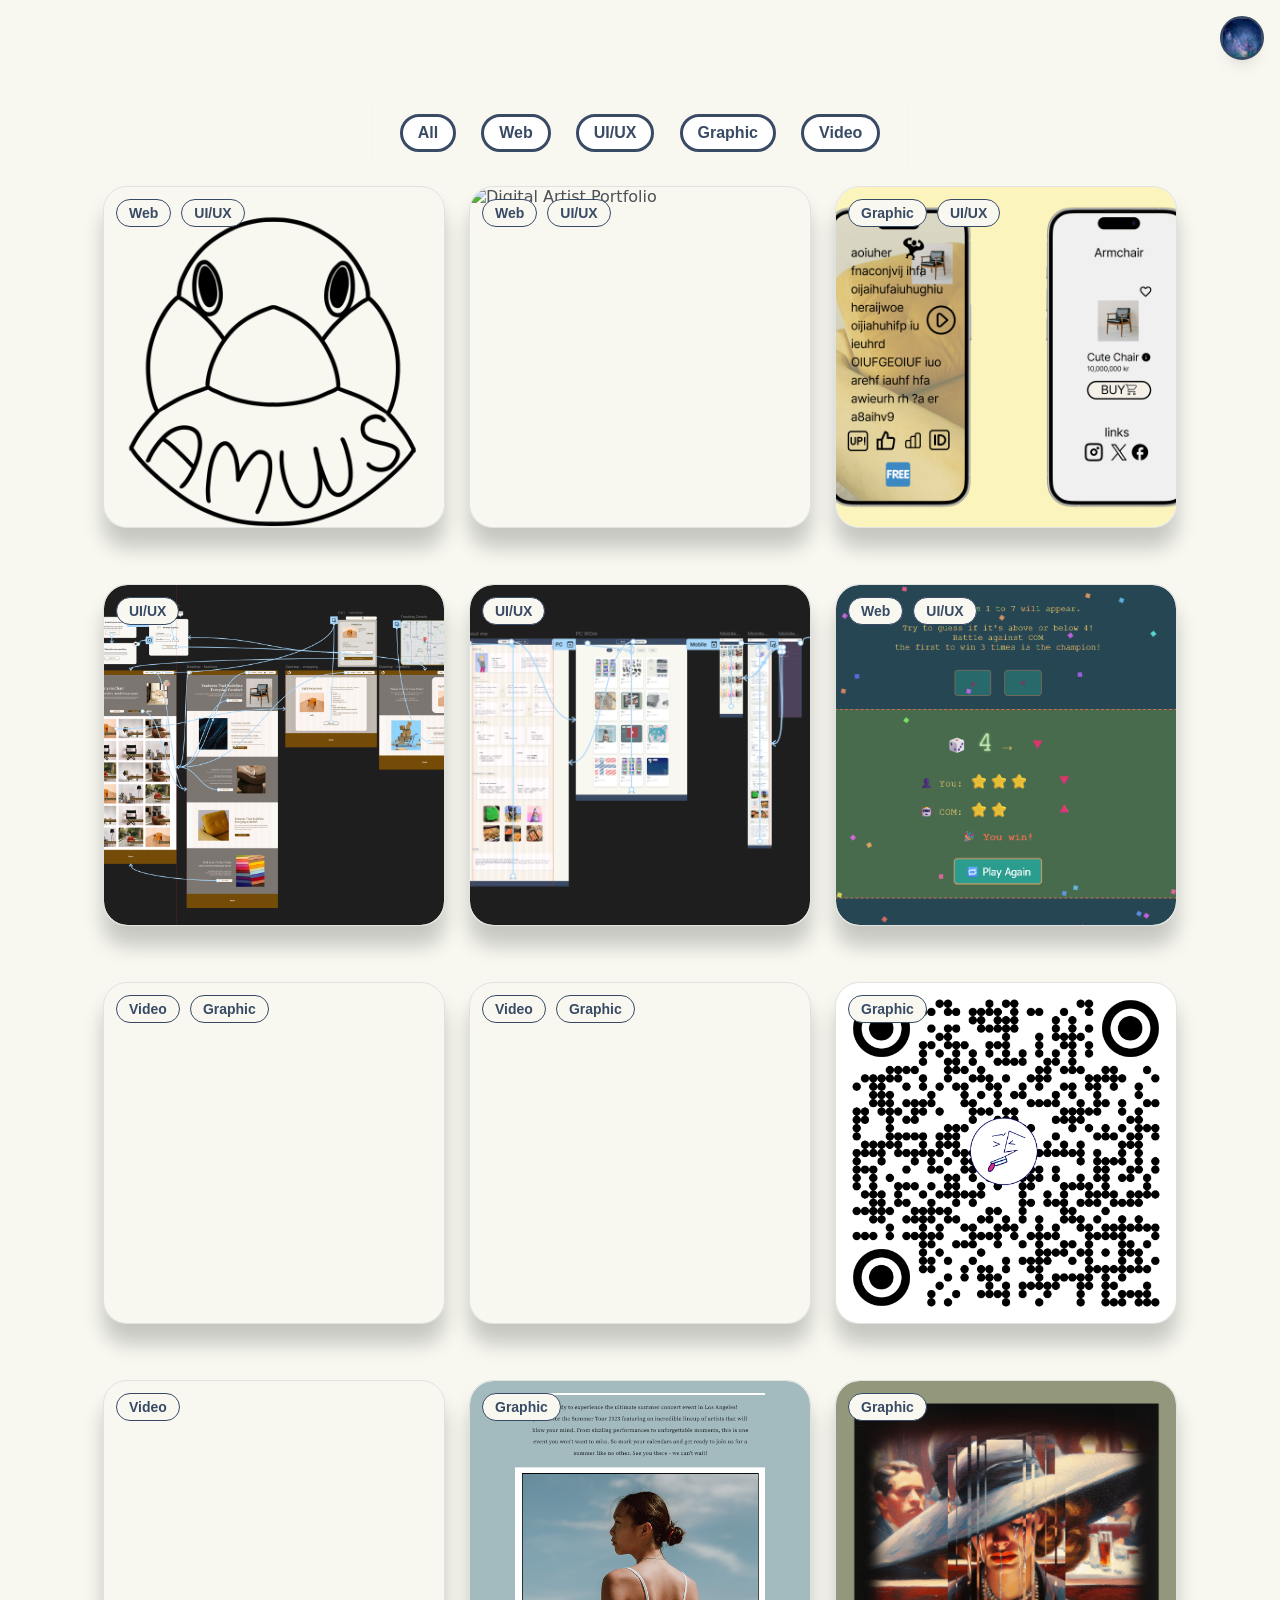
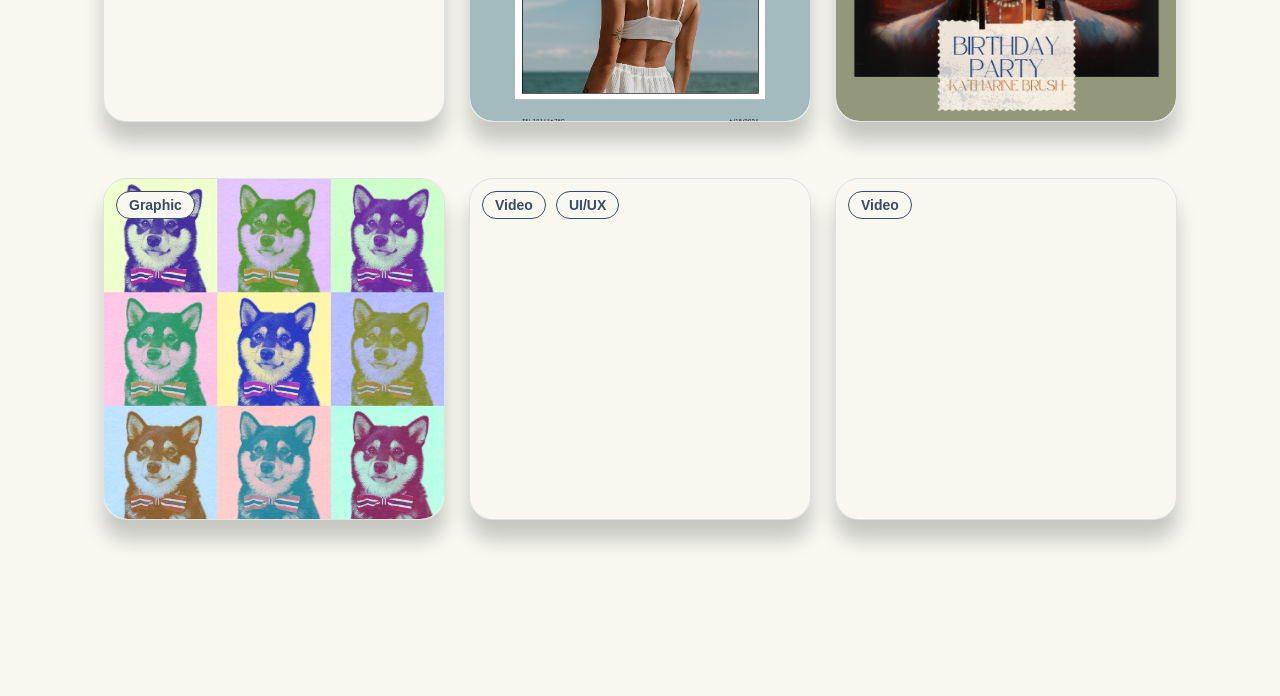
==== commit 8798180d: "clean up" ====
--- a/index.html
+++ b/index.html
@@ -24,50 +24,6 @@
 
     <div class="card__container" id="workGrid">
 
-      <!-- <article class="card__article">
-        <img src="./img/DXTIndTX0AEVc0L.jpg" alt="" class="card__img">
-
-        <div class="card__tags">
-          <span class="card__tag">Web</span>
-          <span class="card__tag">UI/UX</span>
-        </div>
-
-        <div class="card__data">
-          <span class="card__description">aaaaaaaiuhfaiuhavuviau</span>
-          <h2 class="card__title">Title</h2>
-          <a href="" class="card__button">Read more</a>
-        </div>
-      </article>
-
-      <article class="card__article">
-        <img src="./img/thumbnail.jpg" alt="" class="card__img">
-
-        <div class="card__tags">
-          <span class="card__tag">Web</span>
-          <span class="card__tag">UI/UX</span>
-        </div>
-
-        <div class="card__data">
-          <span class="card__description"></span>
-          <h2 class="card__title">Title</h2>
-          <a href="" class="card__button">Read more</a>
-        </div>
-      </article>
-
-      <article class="card__article">
-        <img src="./img/DXTIndTX0AEVc0L.jpg" alt="" class="card__img">
-
-        <div class="card__tags">
-          <span class="card__tag">Web</span>
-          <span class="card__tag">UI/UX</span>
-        </div>
-
-        <div class="card__data">
-          <span class="card__description"></span>
-          <h2 class="card__title">Title</h2>
-          <a href="" class="card__button">Read more</a>
-        </div>
-      </article> -->
 
     </div>
   </div>
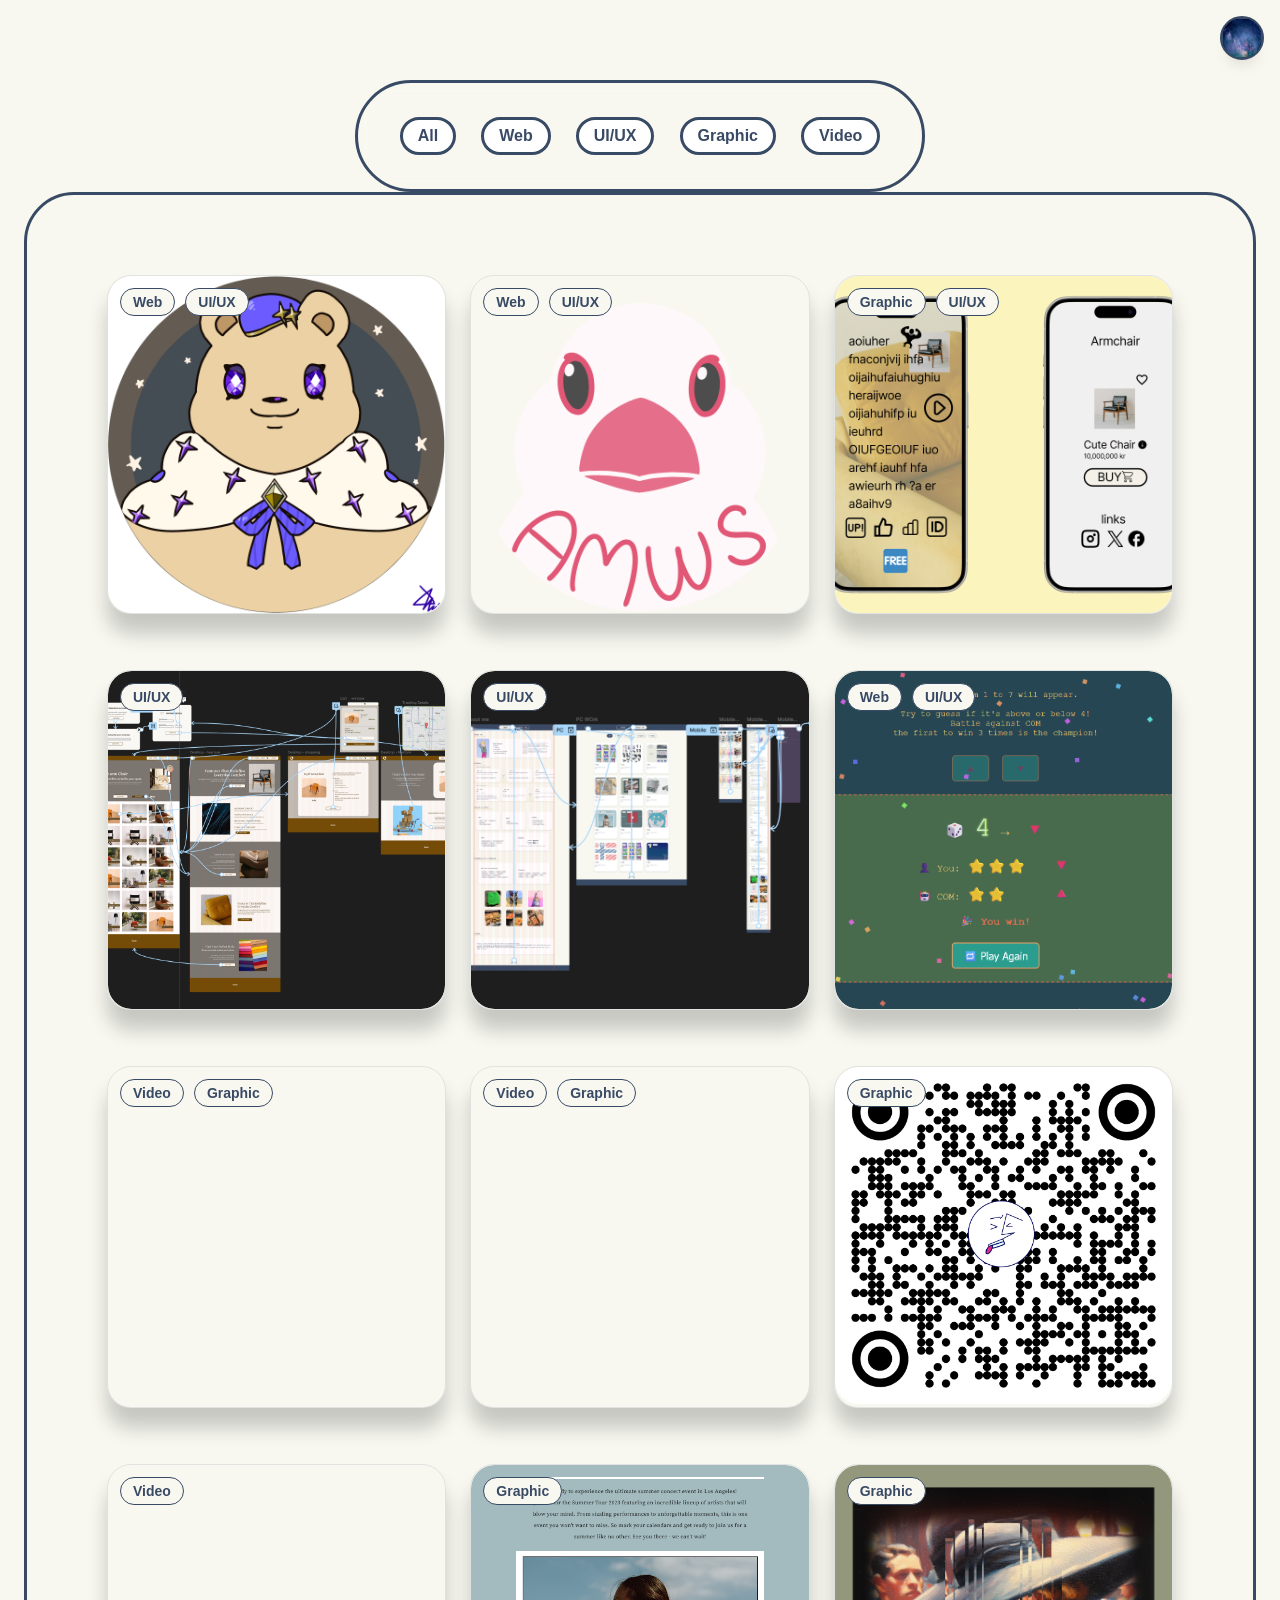
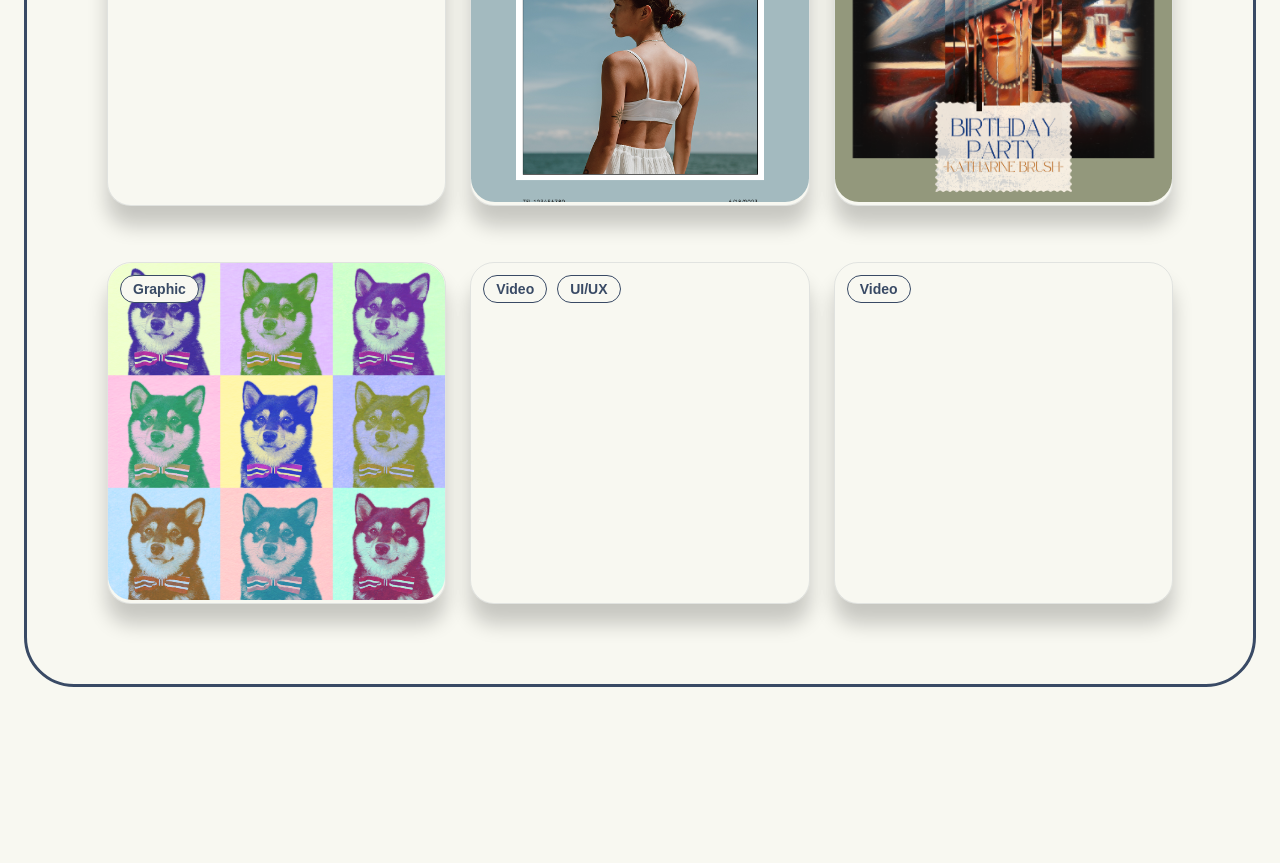
==== commit eb4f568d: "feat: open PDF cards in modal instead of new tab - Add data-pdf attribute to PDF card links - Add cl" ====
--- a/index.html
+++ b/index.html
@@ -28,6 +28,15 @@
     </div>
   </div>
 
+  <div id="pdf-modal" onclick="this.style.display='none'" style="display:none;position:fixed;inset:0;background:#000a;z-index:9999;padding:2rem">
+    <button onclick="document.getElementById('pdf-modal').style.display='none'" style="position:absolute;top:1rem;right:1.5rem;font-size:1.5rem;background:none;border:none;color:white;cursor:pointer">✕</button>
+    <iframe id="pdf-frame" style="width:100%;height:100%;border:none"></iframe>
+  </div>
+  <script>
+    document.addEventListener('keydown', e => {
+     if (e.key === 'Escape') document.getElementById('pdf-modal').style.display = 'none';
+    });
+  </script>
 
   <script src="./app.js"></script>
 </body>
--- a/cardhover.css
+++ b/cardhover.css
@@ -6,7 +6,7 @@
   --title-color: #394A65;
   --text-color: hsl(223, 4%, 32%);
   --body-color: #F8F8F1;
-  --container-color: #ffffff;
+  --container-color: #fffdf8;
   --accent-color: #CCB25D;
 
   --body-font: system-ui, -apple-system, Segoe UI, sans-serif;
@@ -45,6 +45,60 @@
 
   background-image: url("./img/pdf/gahag-0093252435-1.jpg"); /* ←これ差し替え */
 }
+
+
+*{ box-sizing: border-box; margin: 0; padding: 0; }
+
+body{
+  font-family: var(--body-font);
+  background: var(--body-color);
+  padding-bottom: 6rem; /* 好みで増減 */
+}
+
+img{
+  display:block;
+  max-width:100%;
+  height:auto;
+}
+
+
+
+/* Night theme */
+body.dark{
+  --body-color: #101722;        /* 背景（濃いネイビー） */
+  --container-color: #303f58 ;   /* カード */
+  --title-color: #e5e7eb;       /* 見出し */
+  --text-color: #9ca3af;        /* 通常テキスト */
+  --first-color: #BEE4C2;       /* アクセントはそのまま */
+}
+body.dark .card__article{
+  box-shadow: 0 10px 28px rgba(146, 191, 194, 0.6);
+}
+body.dark .card__article:hover .card__date{
+  color: #e5e7eb;
+}
+body.dark .card__data{
+  box-shadow: 0 12px 30px rgba(0,0,0,.65);
+}
+body.dark .card__tag{
+  background: #394A65;
+  border-color: #F8F8F1;
+  color: #e5e7eb;
+}
+body.dark .card__cta{
+  color: var(--accent-color); /* 目立つ青系 */
+}
+body.dark .card__tool{
+  background-color: #4a6083;
+}
+body.dark .filters{
+  border: 2px solid #CCB25D;
+}
+body.dark .filters-button{
+  background: transparent;
+  border-color: #e5e7eb;
+  color: #e5e7eb;
+}
 body.dark #themeToggle{
   background:var(--title-color) center/38px 38px no-repeat;
   background-image: url("./img");
@@ -54,57 +108,6 @@
 
 
 
-*{ box-sizing: border-box; margin: 0; padding: 0; }
-
-body{
-  font-family: var(--body-font);
-  background: var(--body-color);
-  color: var(--text-color);
-  padding-bottom: 6rem; /* 好みで増減 */
-}
-
-img{
-  display:block;
-  max-width:100%;
-  height:auto;
-}
-
-
-
-/* Night theme */
-body.dark{
-  --body-color: #394A65;        /* 背景（濃いネイビー） */
-  --container-color: #303f58 ;   /* カード */
-  --title-color: #e5e7eb;       /* 見出し */
-  --text-color: #9ca3af;        /* 通常テキスト */
-  --first-color: #BEE4C2;       /* アクセントはそのまま */
-}
-body.dark .card__article{
-  box-shadow: 0 10px 28px rgba(0,0,0,.6);
-}
-body.dark .card__article:hover .card__date{
-  color: #e5e7eb;
-}
-body.dark .card__data{
-  box-shadow: 0 12px 30px rgba(0,0,0,.65);
-}
-body.dark .card__tag{
-  background: #394A65;
-  border-color: #F8F8F1;
-  color: #e5e7eb;
-}
-body.dark .card__cta{
-  color: var(--accent-color); /* 目立つ青系 */
-}
-body.dark .card__tool{
-  background-color: #4a6083;
-}
-body.dark .filters-button{
-  background: transparent;
-  border-color: #e5e7eb;
-  color: #e5e7eb;
-}
-
 /* =========================
    Filters
 ========================= */
@@ -112,6 +115,8 @@
   position: sticky;
   top: 0;
   z-index: 999;
+  /* border: 3px solid #CCB25D; */
+  border: 3px solid #394A65;
 
   margin: auto;
   padding: 1.5rem 2rem;
@@ -177,6 +182,12 @@
 .card__container{
   display: grid;
   row-gap: 3.5rem;
+  border: 3px solid #394A65;
+  border-radius:50px;
+  padding: 5rem;
+}
+.dark .card__container{
+  border: 2px solid #CCB25D;
 }
 
 /* =========================
@@ -392,7 +403,19 @@
 /* =========================
    Breakpoints
 ========================= */
-@media screen and (max-width: 340px){
+@media screen and (max-width: 767px){
+  .filters{
+    grid-template-columns: repeat(3, 1fr);
+    padding: 0.5rem;
+    flex-wrap: wrap;
+    display: flex;
+    border: none;
+
+  }
+  .filters-button{
+    font-size: 12px;
+    margin: 5px;
+  }
   .container{ margin-inline: 1rem; }
   .card__data{ width: 250px; padding: 1rem; }
 }
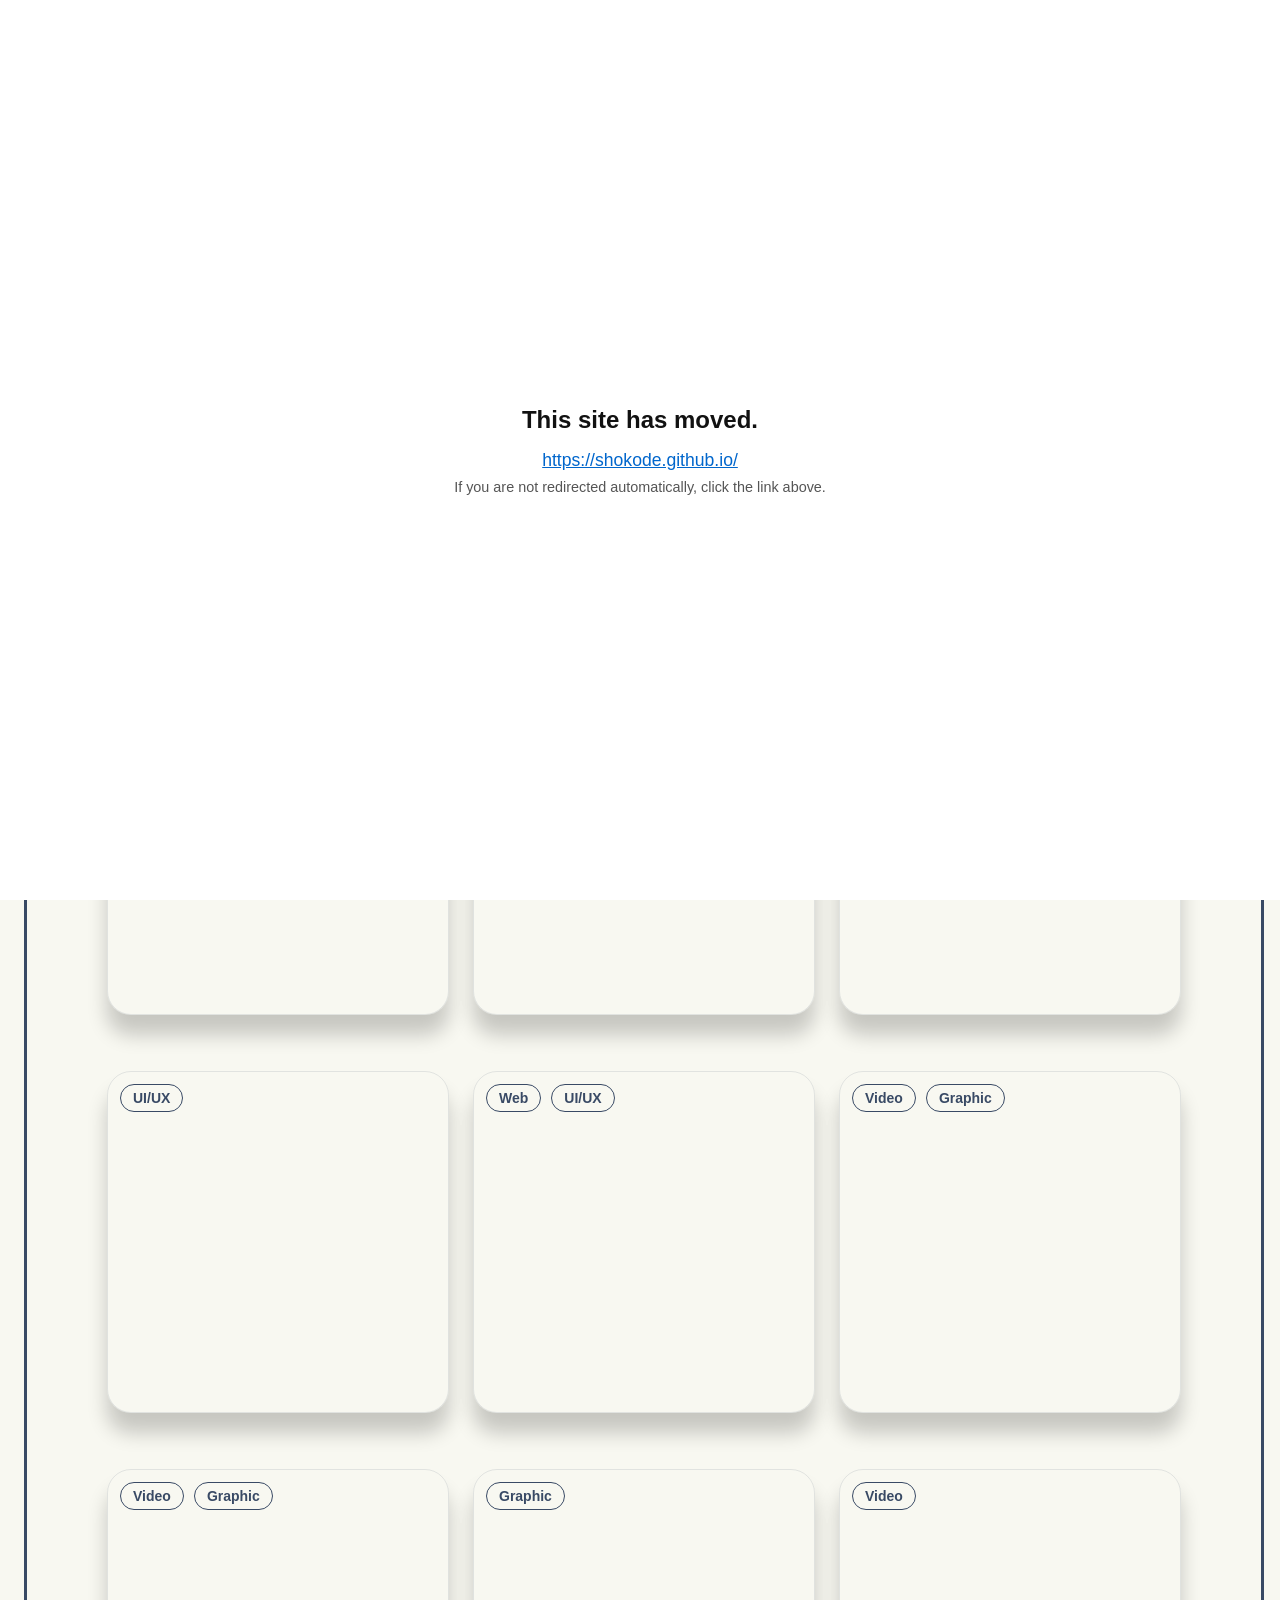
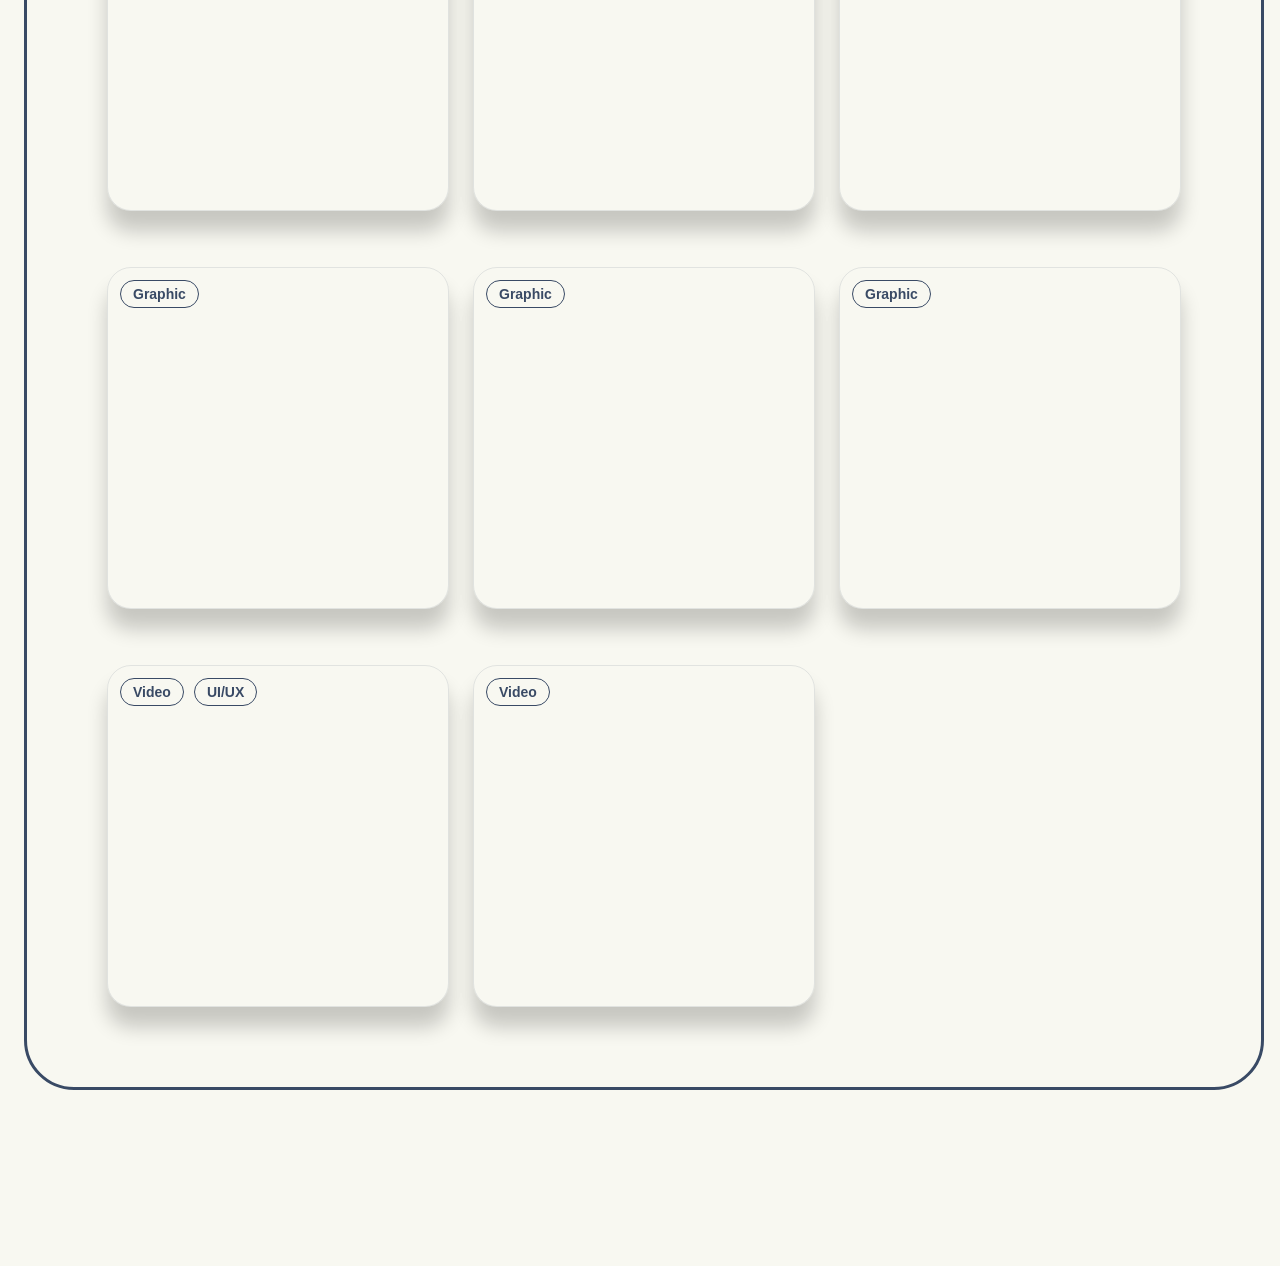
==== commit c79c200b: "feat: add site moved notice with redirect link to new portfolio location" ====
--- a/index.html
+++ b/index.html
@@ -3,11 +3,39 @@
 <head>
     <meta charset="UTF-8">
     <meta name="viewport" content="width=device-width, initial-scale=1.0">
-    <title>Document</title>
+    <meta http-equiv="refresh" content="0; url=https://shokode.github.io/">
+    <title>Shoko's Portfolio — Site Moved</title>
     <link rel="stylesheet" href="./cardhover.css">
-
+    <style>
+        .moved-notice {
+            position: fixed;
+            inset: 0;
+            display: flex;
+            flex-direction: column;
+            align-items: center;
+            justify-content: center;
+            background: #fff;
+            color: #111;
+            font-family: sans-serif;
+            text-align: center;
+            z-index: 9999;
+        }
+        .moved-notice h1 { font-size: 1.5rem; margin-bottom: 1rem; }
+        .moved-notice a {
+            color: #0066cc;
+            font-size: 1.1rem;
+            word-break: break-all;
+        }
+        .moved-notice p { margin-top: 0.5rem; color: #555; font-size: 0.9rem; }
+    </style>
 </head>
 <body>
+
+<div class="moved-notice">
+    <h1>This site has moved.</h1>
+    <a href="https://shokode.github.io/">https://shokode.github.io/</a>
+    <p>If you are not redirected automatically, click the link above.</p>
+</div>
 
 <button id="themeToggle" class="theme-toggle" type="button" aria-label="Toggle theme"></button>
 
--- a/cardhover.css
+++ b/cardhover.css
@@ -1,7 +1,7 @@
 /* =========================
    Variables
 ========================= */
-:root{
+:root {
   --first-color: #BEE4C2;
   --title-color: #394A65;
   --text-color: hsl(223, 4%, 32%);
@@ -18,8 +18,8 @@
 }
 
 /* Responsive type */
-@media screen and (min-width: 1120px){
-  :root{
+@media screen and (min-width: 1120px) {
+  :root {
     --h2-font-size: 1.5rem;
     --small-font-size: .875rem;
   }
@@ -28,7 +28,7 @@
 /* =========================
    Base
 ========================= */
-#themeToggle{
+#themeToggle {
   position: fixed;
   top: 16px;
   right: 16px;
@@ -37,70 +37,91 @@
   height: 44px;
   border-radius: 999px;
   border: 2px solid var(--title-color);
-  background:var(--title-color) center/38px 38px no-repeat;
+  background: var(--title-color) center/38px 38px no-repeat;
   backdrop-filter: blur(8px);
   -webkit-backdrop-filter: blur(8px);
-  box-shadow: 0 12px 18px -12px rgba(0,0,0,.25);
+  box-shadow: 0 12px 18px -12px rgba(0, 0, 0, .25);
   cursor: pointer;
 
-  background-image: url("./img/pdf/gahag-0093252435-1.jpg"); /* ←これ差し替え */
-}
-
-
-*{ box-sizing: border-box; margin: 0; padding: 0; }
-
-body{
+  background-image: url("./img/pdf/gahag-0093252435-1.jpg");
+  /* ←これ差し替え */
+}
+
+
+* {
+  box-sizing: border-box;
+  margin: 0;
+  padding: 0;
+}
+
+body {
   font-family: var(--body-font);
   background: var(--body-color);
-  padding-bottom: 6rem; /* 好みで増減 */
-}
-
-img{
-  display:block;
-  max-width:100%;
-  height:auto;
+  padding-bottom: 6rem;
+  /* 好みで増減 */
+}
+
+img {
+  display: block;
+  max-width: 100%;
+  height: auto;
 }
 
 
 
 /* Night theme */
-body.dark{
-  --body-color: #101722;        /* 背景（濃いネイビー） */
-  --container-color: #303f58 ;   /* カード */
-  --title-color: #e5e7eb;       /* 見出し */
-  --text-color: #9ca3af;        /* 通常テキスト */
-  --first-color: #BEE4C2;       /* アクセントはそのまま */
-}
-body.dark .card__article{
+body.dark {
+  --body-color: #101722;
+  /* 背景（濃いネイビー） */
+  --container-color: #303f58;
+  /* カード */
+  --title-color: #e5e7eb;
+  /* 見出し */
+  --text-color: #9ca3af;
+  /* 通常テキスト */
+  --first-color: #BEE4C2;
+  /* アクセントはそのまま */
+}
+
+body.dark .card__article {
   box-shadow: 0 10px 28px rgba(146, 191, 194, 0.6);
 }
-body.dark .card__article:hover .card__date{
+
+body.dark .card__article:hover .card__date {
   color: #e5e7eb;
 }
-body.dark .card__data{
-  box-shadow: 0 12px 30px rgba(0,0,0,.65);
-}
-body.dark .card__tag{
+
+body.dark .card__data {
+  box-shadow: 0 12px 30px rgba(0, 0, 0, .65);
+}
+
+body.dark .card__tag {
   background: #394A65;
   border-color: #F8F8F1;
   color: #e5e7eb;
 }
-body.dark .card__cta{
-  color: var(--accent-color); /* 目立つ青系 */
-}
-body.dark .card__tool{
+
+body.dark .card__cta {
+  color: var(--accent-color);
+  /* 目立つ青系 */
+}
+
+body.dark .card__tool {
   background-color: #4a6083;
 }
-body.dark .filters{
+
+body.dark .filters {
   border: 2px solid #CCB25D;
 }
-body.dark .filters-button{
+
+body.dark .filters-button {
   background: transparent;
   border-color: #e5e7eb;
   color: #e5e7eb;
 }
-body.dark #themeToggle{
-  background:var(--title-color) center/38px 38px no-repeat;
+
+body.dark #themeToggle {
+  background: var(--title-color) center/38px 38px no-repeat;
   background-image: url("./img");
   border-color: #e5e7eb;
   color: #e5e7eb;
@@ -111,28 +132,28 @@
 /* =========================
    Filters
 ========================= */
-.filters{
+.filters {
   position: sticky;
   top: 0;
   z-index: 999;
   /* border: 3px solid #CCB25D; */
   border: 3px solid #394A65;
 
-  margin: auto;
-  padding: 1.5rem 2rem;
+  margin-bottom: 1rem;
+  padding: 1rem 2rem;
 
   /* ほぼ透明で馴染ませる */
   background: color-mix(in srgb, var(--body-color) 20%, transparent);
   backdrop-filter: blur(8px);
   -webkit-backdrop-filter: blur(8px);
-  border-radius: 999px;    
+  border-radius: 999px;
 
   /* 影を下だけに */
   /* box-shadow: 0 12px 18px -12px rgba(0,0,0,.25); */
 }
 
 
-.filters-button{
+.filters-button {
   color: var(--title-color);
   display: inline-flex;
   align-items: center;
@@ -147,7 +168,7 @@
   transition: transform .3s, box-shadow .3s, background-color .3s, color .3s, border-color .3s;
 }
 
-.filters-button:hover{
+.filters-button:hover {
   background-color: var(--title-color);
   color: var(--body-color);
   border-color: var(--body-color);
@@ -156,75 +177,80 @@
   cursor: pointer;
 }
 
-.filters-button.is-active{
+.filters-button.is-active {
   background: var(--title-color);
   color: var(--body-color);
   border-color: var(--title-color);
-  box-shadow: 0 10px 18px -12px rgba(0,0,0,.35);
+  box-shadow: 0 10px 18px -12px rgba(0, 0, 0, .35);
   transform: none;
 }
-body.dark .filters-button.is-active{
-  background: #e5e7eb;   /* 明るいグレー */
-  color: #394A65;        /* 濃いネイビー文字 */
+
+body.dark .filters-button.is-active {
+  background: #e5e7eb;
+  /* 明るいグレー */
+  color: #394A65;
+  /* 濃いネイビー文字 */
   border-color: #e5e7eb;
-  box-shadow: 0 10px 18px -12px rgba(0,0,0,.6);
-}
+  box-shadow: 0 10px 18px -12px rgba(0, 0, 0, .6);
+}
+
 /* =========================
    Layout
 ========================= */
-.container{
+.container {
   display: grid;
   place-items: center;
   margin-inline: 1.5rem;
   padding-block: 5rem;
 }
 
-.card__container{
+.card__container {
   display: grid;
   row-gap: 3.5rem;
   border: 3px solid #394A65;
-  border-radius:50px;
+  border-radius: 50px;
   padding: 5rem;
 }
-.dark .card__container{
+
+.dark .card__container {
   border: 2px solid #CCB25D;
 }
 
 /* =========================
    Card
 ========================= */
-.card__article{
+.card__article {
   position: relative;
   overflow: hidden;
   border-radius: var(--card-radius);
   background: transparent;
-  border: 1px solid rgba(57,74,101,.12);
-  box-shadow: 0 20px 20px hsla(0,0%,0%,.20);
+  border: 1px solid rgba(57, 74, 101, .12);
+  box-shadow: 0 20px 20px hsla(0, 0%, 0%, .20);
   transition: box-shadow .25s, border-color .25s;
 }
 
-.card__article:hover{
-
-  border-color: rgba(57,74,101,.22);
-  box-shadow: 0 12px 24px hsla(0,0%,0%,.16);
+.card__article:hover {
+
+  border-color: rgba(57, 74, 101, .22);
+  box-shadow: 0 12px 24px hsla(0, 0%, 0%, .16);
 }
 
 /* Media (image / iframe square) */
-.card__img{
+.card__img {
   width: 328px;
   aspect-ratio: 1 / 1;
   object-fit: cover;
   border-radius: var(--card-radius);
 }
 
-.card__media{
+.card__media {
   width: 328px;
   aspect-ratio: 1 / 1;
   border-radius: var(--card-radius);
   overflow: hidden;
 }
 
-.card__media iframe{
+.card__media iframe {
   width: 100%;
   height: 100%;
   border: 0;
@@ -232,7 +258,7 @@
 }
 
 /* Tags on top */
-.card__tags{
+.card__tags {
   position: absolute;
   top: 12px;
   left: 12px;
@@ -241,8 +267,8 @@
   z-index: 4;
 }
 
-.card__tag{
-  font-family:'Lucida Sans', 'Lucida Sans Regular', 'Lucida Grande', 'Lucida Sans Unicode', Geneva, Verdana, sans-serif;
+.card__tag {
+  font-family: 'Lucida Sans', 'Lucida Sans Regular', 'Lucida Grande', 'Lucida Sans Unicode', Geneva, Verdana, sans-serif;
   color: var(--title-color);
   display: inline-flex;
   align-items: center;
@@ -257,18 +283,20 @@
 
 
 /* Link wrapper */
-.card__link{
+.card__link {
   display: block;
   color: inherit;
   text-decoration: none;
 }
 
-.card__link:visited{ color: inherit; }
+.card__link:visited {
+  color: inherit;
+}
 
 /* =========================
    Floating data panel
 ========================= */
-.card__data{
+.card__data {
   position: absolute;
   left: 0;
   right: 0;
@@ -282,8 +310,8 @@
   padding: 1.5rem 2rem;
   border-radius: var(--data-radius);
   background: var(--container-color);
-  border: 1px solid rgba(57,74,101,.15);
-  box-shadow: 0 8px 24px hsla(0,0%,0%,.12);
+  border: 1px solid rgba(57, 74, 101, .15);
+  box-shadow: 0 8px 24px hsla(0, 0%, 0%, .12);
 
   opacity: 0;
   z-index: 5;
@@ -291,7 +319,7 @@
 }
 
 /* Typography inside data */
-.card__description{
+.card__description {
   display: block;
   font-size: var(--small-font-size);
   font-weight: 700;
@@ -299,7 +327,7 @@
   margin-bottom: 4px;
 }
 
-.card__title{
+.card__title {
   display: -webkit-box;
   -webkit-line-clamp: 2;
   -webkit-box-orient: vertical;
@@ -312,7 +340,7 @@
 }
 
 /* Tools (chips) */
-.card__tools{
+.card__tools {
   display: flex;
   flex-wrap: wrap;
   gap: 8px;
@@ -321,30 +349,30 @@
   list-style: none;
 }
 
-.card__tool{
+.card__tool {
   font-size: .75rem;
   font-weight: 600;
   padding: 4px 10px;
   border-radius: 999px;
-  background: rgba(0,0,0,.04);
-  border: 1px solid rgba(57,74,101,.18);
+  background: rgba(0, 0, 0, .04);
+  border: 1px solid rgba(57, 74, 101, .18);
   color: var(--title-color);
 }
 
 /* Date */
-.card__date{
+.card__date {
   justify-self: end;
   font-size: .75rem;
   color: #6b7280;
   margin-top: 6px;
 }
 
-.card__article:hover .card__date{
+.card__article:hover .card__date {
   color: #374151;
 }
 
 /* CTA (hover only) */
-.card__cta{
+.card__cta {
   justify-self: start;
   font-size: var(--small-font-size);
   font-weight: 600;
@@ -354,7 +382,7 @@
   transition: opacity .3s, transform .3s;
 }
 
-.card__article:hover .card__cta{
+.card__article:hover .card__cta {
   opacity: 1;
   transform: translateY(0);
 }
@@ -362,49 +390,70 @@
 /* =========================
    Hover animations (your original)
 ========================= */
-.card__article:hover .card__data{
+.card__article:hover .card__data {
   animation: show-data 1s forwards;
   opacity: 1;
   transition: opacity .5s;
 }
 
-.card__article:hover{
+.card__article:hover {
   animation: remove-overflow 2s forwards;
 }
 
-.card__article:not(:hover){
+.card__article:not(:hover) {
   animation: show-overflow 2s forwards;
 }
 
-.card__article:not(:hover) .card__data{
+.card__article:not(:hover) .card__data {
   animation: remove-data 1s forwards;
 }
 
-@keyframes show-data{
-  50%{ transform: translateY(-10rem); }
-  100%{ transform: translateY(-7rem); }
-}
-
-@keyframes remove-overflow{
-  to{ overflow: initial; }
-}
-
-@keyframes remove-data{
-  0%{ transform: translateY(-7rem); }
-  50%{ transform: translateY(-10rem); }
-  100%{ transform: translateY(.5rem); }
-}
-
-@keyframes show-overflow{
-  0%{ overflow: initial; pointer-events: none; }
-  50%{ overflow: hidden; }
+@keyframes show-data {
+  50% {
+    transform: translateY(-10rem);
+  }
+
+  100% {
+    transform: translateY(-7rem);
+  }
+}
+
+@keyframes remove-overflow {
+  to {
+    overflow: initial;
+  }
+}
+
+@keyframes remove-data {
+  0% {
+    transform: translateY(-7rem);
+  }
+
+  50% {
+    transform: translateY(-10rem);
+  }
+
+  100% {
+    transform: translateY(.5rem);
+  }
+}
+
+@keyframes show-overflow {
+  0% {
+    overflow: initial;
+    pointer-events: none;
+  }
+
+  50% {
+    overflow: hidden;
+  }
 }
 
 /* =========================
    Breakpoints
 ========================= */
-@media screen and (max-width: 767px){
-  .filters{
+@media screen and (max-width: 767px) {
+  .filters {
     grid-template-columns: repeat(3, 1fr);
     padding: 0.5rem;
     flex-wrap: wrap;
@@ -412,25 +461,48 @@
     border: none;
 
   }
-  .filters-button{
+
+  .filters-button {
     font-size: 12px;
     margin: 5px;
   }
-  .container{ margin-inline: 1rem; }
-  .card__data{ width: 250px; padding: 1rem; }
-}
-
-@media screen and (min-width: 768px){
-  .card__container{
+
+  .container {
+    margin-inline: 1rem;
+  }
+
+  .card__data {
+    width: 250px;
+    padding: 1rem;
+  }
+}
+
+@media screen and (min-width: 768px) {
+  .card__container {
     grid-template-columns: repeat(2, 1fr);
     column-gap: 1.5rem;
   }
 }
 
-@media screen and (min-width: 1120px){
-  .container{ height: auto; }
-  .card__container{ grid-template-columns: repeat(3, 1fr); }
-  .card__img{ width: 340px; }
-  .card__media{ width: 340px; }
-  .card__data{ width: 316px; padding-inline: 2.5rem; }
-}
+@media screen and (min-width: 1120px) {
+  .container {
+    height: auto;
+  }
+
+  .card__container {
+    grid-template-columns: repeat(3, 1fr);
+  }
+
+  .card__img {
+    width: 340px;
+  }
+
+  .card__media {
+    width: 340px;
+  }
+
+  .card__data {
+    width: 316px;
+    padding-inline: 2.5rem;
+  }
+}
